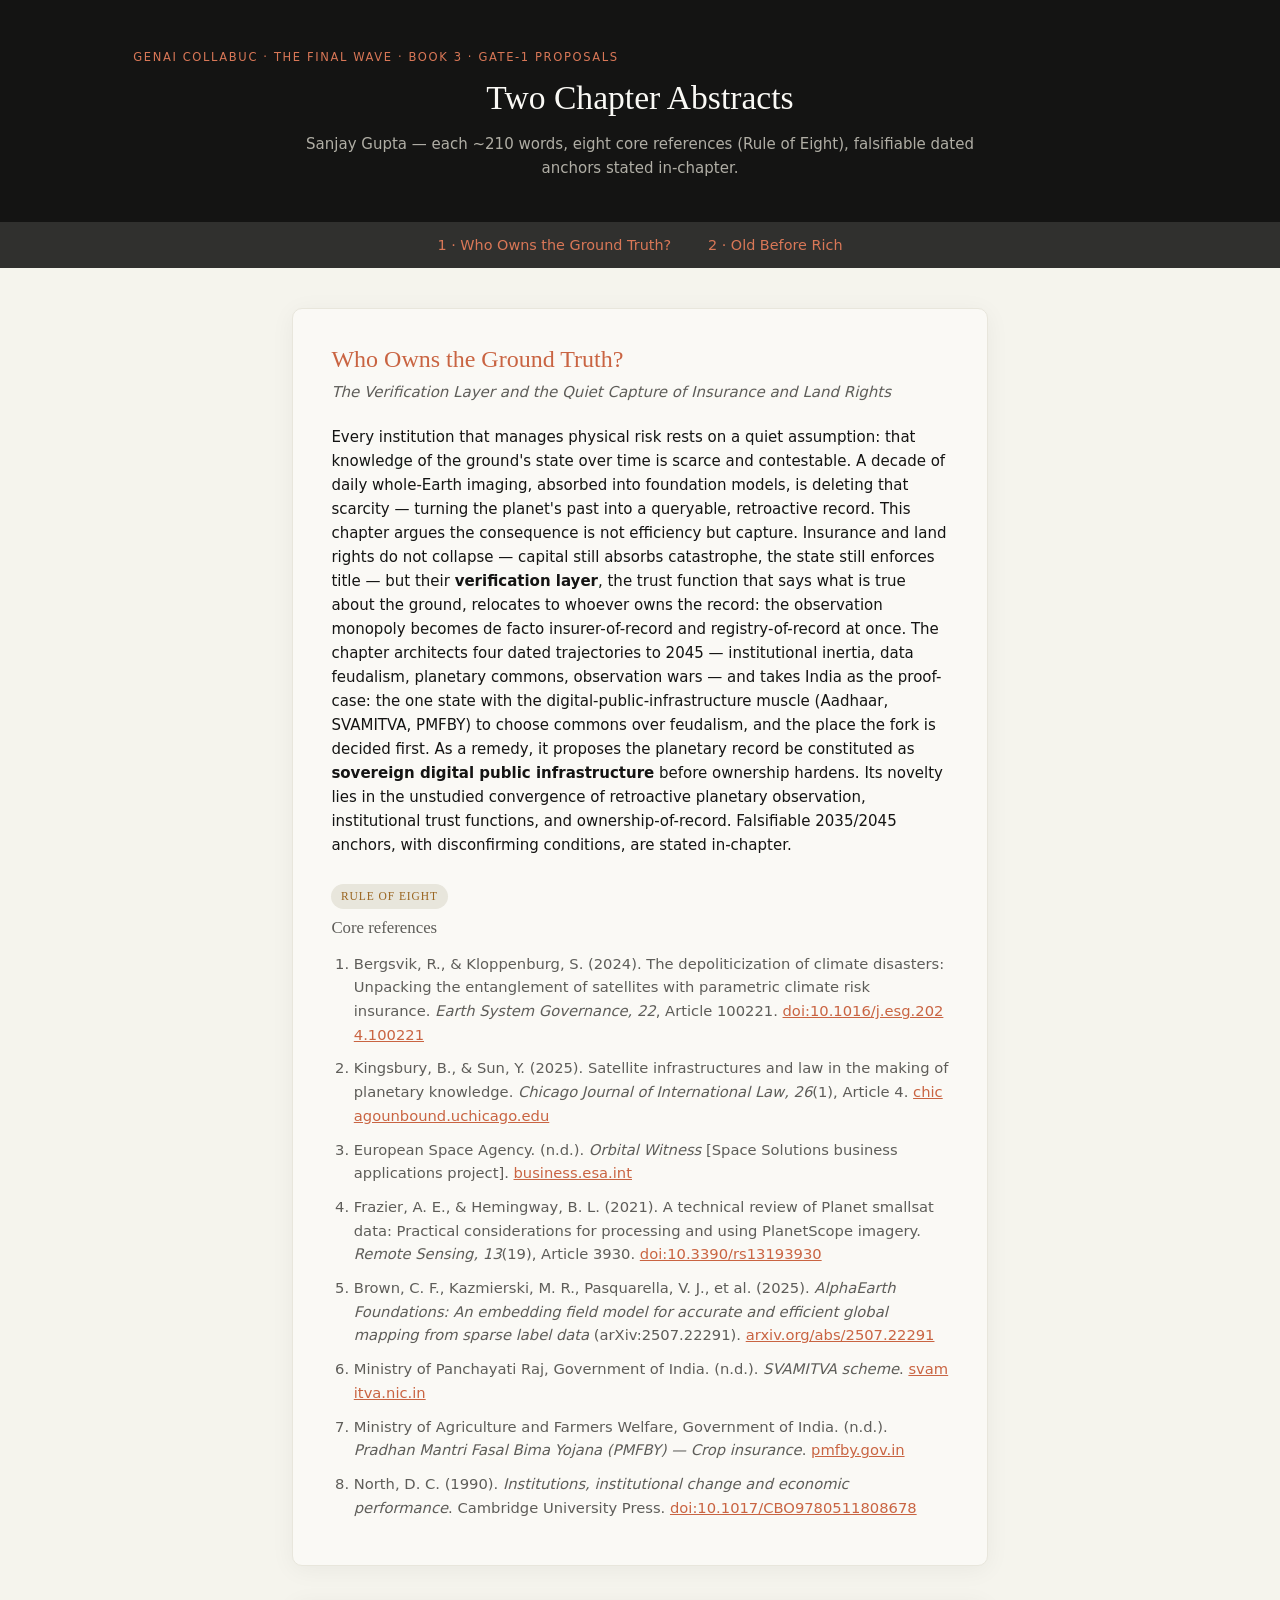
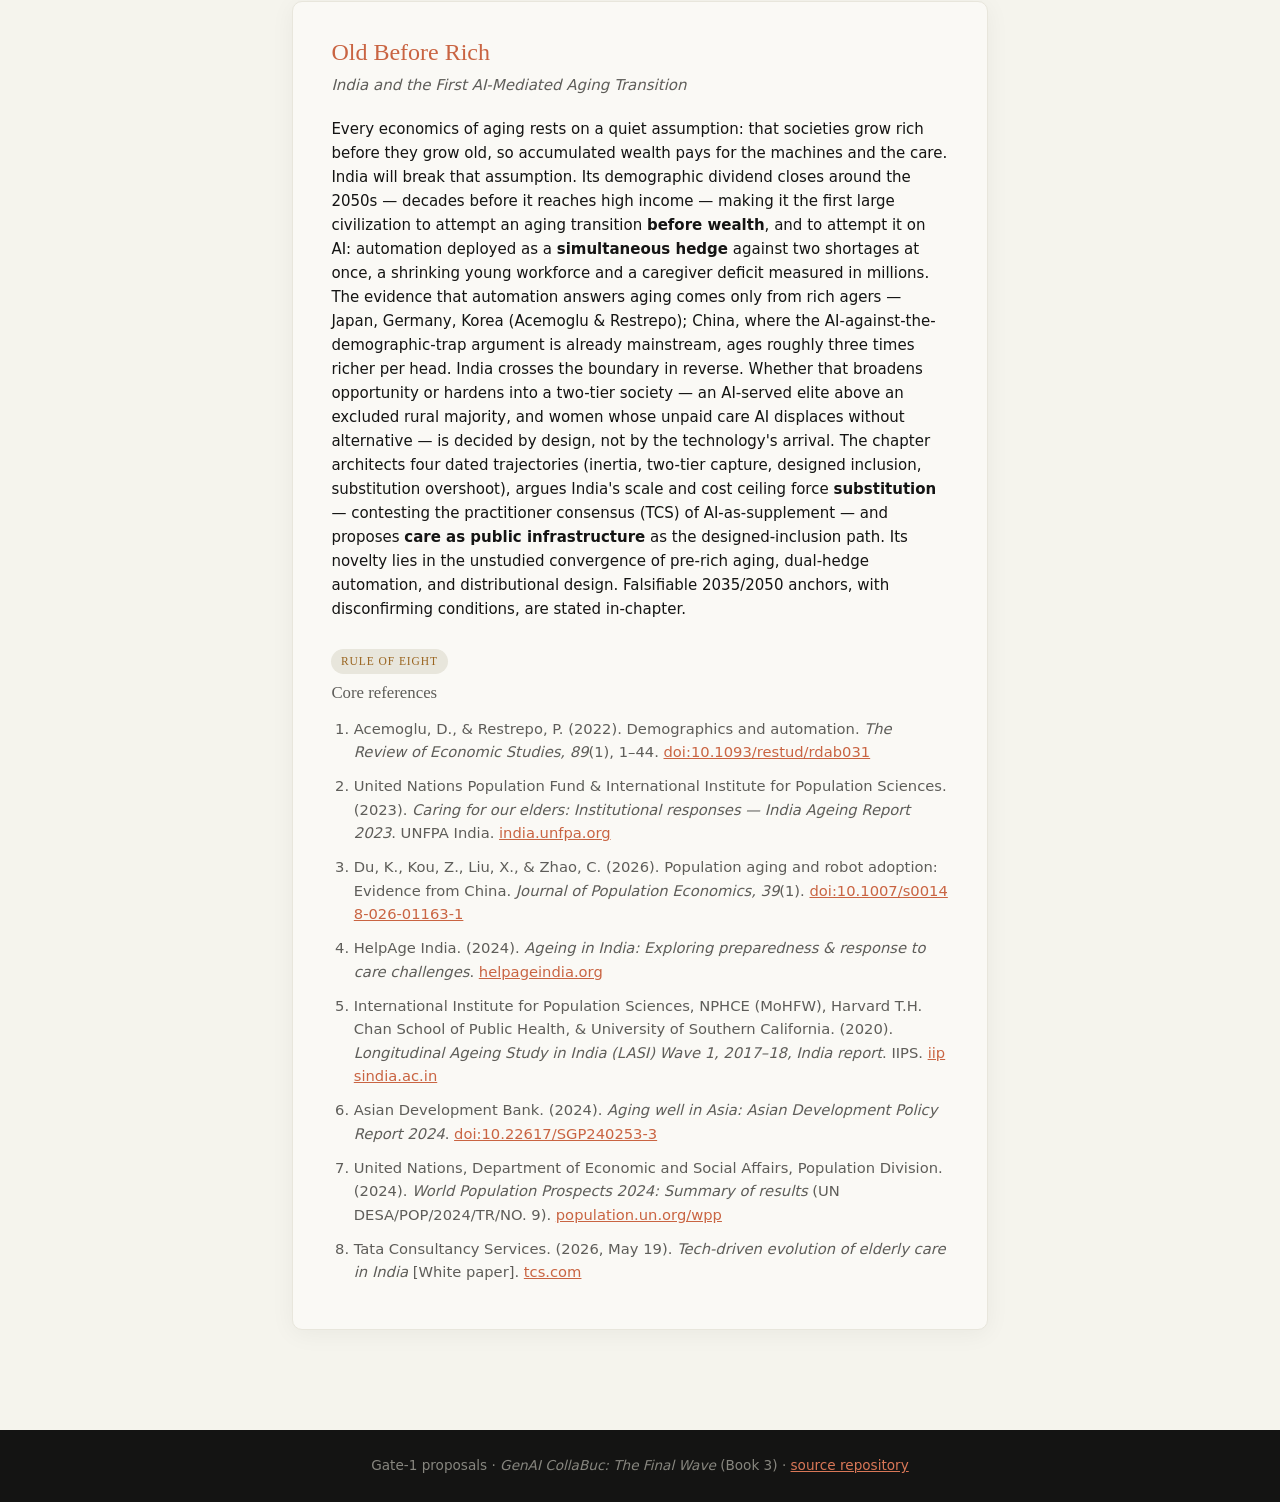
==== index.html @ 9fec42ae "Add parchment-styled Pages site (index.html) for both abstracts Co-Authored-By: Claude Fable 5 <nore" ====
<!doctype html>
<html lang="en">
<head>
<meta charset="utf-8">
<meta name="viewport" content="width=device-width, initial-scale=1">
<title>Final Wave — Gate-1 Abstracts · Sanjay Gupta</title>
<meta name="description" content="Two Gate-1 chapter abstracts for GenAI CollaBuc: The Final Wave (Book 3) — Who Owns the Ground Truth? and Old Before Rich.">
<style>
:root{
  --bg:#f5f4ed;--bg2:#faf9f5;--bg3:#e8e6dc;--border:#f0eee6;--border-warm:#e8e6dc;
  --accent:#c96442;--accent2:#d97757;--green:#2a6b42;--yellow:#9a6520;--red:#b53333;
  --text:#141413;--muted:#5e5d59;--text3:#87867f;--text-light:#b0aea5;--dark:#141413;--dark2:#30302e;
}
*{box-sizing:border-box;margin:0;padding:0}
body{background:var(--bg);color:var(--text);font:15px/1.6 system-ui,-apple-system,sans-serif}
h1,h2,h3{font-family:Georgia,'Anthropic Serif',serif;font-weight:500}
h1{font-size:2.1rem;line-height:1.15;color:var(--text)}
h2{font-size:1.5rem;line-height:1.25;color:var(--accent);margin-bottom:.35rem}
h3{font-size:1.05rem;color:var(--muted);margin:1.6rem 0 .6rem}
.skip{position:absolute;left:-999px}.skip:focus{left:12px;top:12px;background:var(--bg2);padding:.5rem .8rem;z-index:9}
a{color:var(--accent)}a:focus-visible{outline:2px solid var(--accent);outline-offset:2px}
header{background:var(--dark);color:var(--text-light);padding:3rem 1.5rem 2.6rem;text-align:center}
header h1{color:var(--bg2)}
header p{max-width:44rem;margin:.9rem auto 0;color:var(--text-light)}
header .kicker{letter-spacing:.14em;text-transform:uppercase;font-size:.72rem;color:var(--accent2);margin:0 0 .8rem}
nav{background:var(--dark2);text-align:center;padding:.7rem}
nav a{color:var(--accent2);text-decoration:none;margin:0 1rem;font-size:.9rem}
nav a:hover{text-decoration:underline}
main{max-width:46rem;margin:0 auto;padding:2.5rem 1.25rem 4rem}
article{background:var(--bg2);border:1px solid var(--border-warm);border-radius:10px;padding:2.2rem 2.4rem;margin:0 0 2.2rem;box-shadow:rgba(0,0,0,.05) 0 4px 24px}
article .sub{font-style:italic;color:var(--muted);margin:.15rem 0 1.3rem}
article p{margin:0 0 1rem}
strong{color:var(--text)}
ol{padding-left:1.4rem}
ol li{margin:0 0 .65rem;font-size:.92rem;color:var(--muted)}
ol li a{word-break:break-all}
.rule8{display:inline-block;background:var(--bg3);color:var(--yellow);font-size:.72rem;letter-spacing:.08em;text-transform:uppercase;padding:.2rem .6rem;border-radius:99px;margin-bottom:.4rem}
footer{background:var(--dark);color:var(--text3);text-align:center;padding:1.6rem 1rem;font-size:.85rem}
footer a{color:var(--accent2)}
@media(max-width:640px){article{padding:1.5rem 1.2rem}h1{font-size:1.6rem}}
</style>
</head>
<body>
<a class="skip" href="#main">Skip to content</a>
<header>
  <p class="kicker">GenAI CollaBuc · The Final Wave · Book 3 · Gate-1 Proposals</p>
  <h1>Two Chapter Abstracts</h1>
  <p>Sanjay Gupta — each ~210 words, eight core references (Rule of Eight), falsifiable dated anchors stated in-chapter.</p>
</header>
<nav aria-label="Abstracts">
  <a href="#idea1">1 · Who Owns the Ground Truth?</a>
  <a href="#idea2">2 · Old Before Rich</a>
</nav>
<main id="main">

<article id="idea1" aria-labelledby="h-idea1">
  <h2 id="h-idea1">Who Owns the Ground Truth?</h2>
  <p class="sub">The Verification Layer and the Quiet Capture of Insurance and Land Rights</p>
  <p>Every institution that manages physical risk rests on a quiet assumption: that knowledge of the ground's state over time is scarce and contestable. A decade of daily whole-Earth imaging, absorbed into foundation models, is deleting that scarcity — turning the planet's past into a queryable, retroactive record. This chapter argues the consequence is not efficiency but capture. Insurance and land rights do not collapse — capital still absorbs catastrophe, the state still enforces title — but their <strong>verification layer</strong>, the trust function that says what is true about the ground, relocates to whoever owns the record: the observation monopoly becomes de facto insurer-of-record and registry-of-record at once. The chapter architects four dated trajectories to 2045 — institutional inertia, data feudalism, planetary commons, observation wars — and takes India as the proof-case: the one state with the digital-public-infrastructure muscle (Aadhaar, SVAMITVA, PMFBY) to choose commons over feudalism, and the place the fork is decided first. As a remedy, it proposes the planetary record be constituted as <strong>sovereign digital public infrastructure</strong> before ownership hardens. Its novelty lies in the unstudied convergence of retroactive planetary observation, institutional trust functions, and ownership-of-record. Falsifiable 2035/2045 anchors, with disconfirming conditions, are stated in-chapter.</p>
  <h3><span class="rule8">Rule of Eight</span><br>Core references</h3>
  <ol>
    <li>Bergsvik, R., &amp; Kloppenburg, S. (2024). The depoliticization of climate disasters: Unpacking the entanglement of satellites with parametric climate risk insurance. <em>Earth System Governance, 22</em>, Article 100221. <a href="https://doi.org/10.1016/j.esg.2024.100221">doi:10.1016/j.esg.2024.100221</a></li>
    <li>Kingsbury, B., &amp; Sun, Y. (2025). Satellite infrastructures and law in the making of planetary knowledge. <em>Chicago Journal of International Law, 26</em>(1), Article 4. <a href="https://chicagounbound.uchicago.edu/cjil/vol26/iss1/4/">chicagounbound.uchicago.edu</a></li>
    <li>European Space Agency. (n.d.). <em>Orbital Witness</em> [Space Solutions business applications project]. <a href="https://business.esa.int/projects/orbital-witness">business.esa.int</a></li>
    <li>Frazier, A. E., &amp; Hemingway, B. L. (2021). A technical review of Planet smallsat data: Practical considerations for processing and using PlanetScope imagery. <em>Remote Sensing, 13</em>(19), Article 3930. <a href="https://doi.org/10.3390/rs13193930">doi:10.3390/rs13193930</a></li>
    <li>Brown, C. F., Kazmierski, M. R., Pasquarella, V. J., et al. (2025). <em>AlphaEarth Foundations: An embedding field model for accurate and efficient global mapping from sparse label data</em> (arXiv:2507.22291). <a href="https://arxiv.org/abs/2507.22291">arxiv.org/abs/2507.22291</a></li>
    <li>Ministry of Panchayati Raj, Government of India. (n.d.). <em>SVAMITVA scheme</em>. <a href="https://svamitva.nic.in/">svamitva.nic.in</a></li>
    <li>Ministry of Agriculture and Farmers Welfare, Government of India. (n.d.). <em>Pradhan Mantri Fasal Bima Yojana (PMFBY) — Crop insurance</em>. <a href="https://pmfby.gov.in/">pmfby.gov.in</a></li>
    <li>North, D. C. (1990). <em>Institutions, institutional change and economic performance</em>. Cambridge University Press. <a href="https://doi.org/10.1017/CBO9780511808678">doi:10.1017/CBO9780511808678</a></li>
  </ol>
</article>

<article id="idea2" aria-labelledby="h-idea2">
  <h2 id="h-idea2">Old Before Rich</h2>
  <p class="sub">India and the First AI-Mediated Aging Transition</p>
  <p>Every economics of aging rests on a quiet assumption: that societies grow rich before they grow old, so accumulated wealth pays for the machines and the care. India will break that assumption. Its demographic dividend closes around the 2050s — decades before it reaches high income — making it the first large civilization to attempt an aging transition <strong>before wealth</strong>, and to attempt it on AI: automation deployed as a <strong>simultaneous hedge</strong> against two shortages at once, a shrinking young workforce and a caregiver deficit measured in millions. The evidence that automation answers aging comes only from rich agers — Japan, Germany, Korea (Acemoglu &amp; Restrepo); China, where the AI-against-the-demographic-trap argument is already mainstream, ages roughly three times richer per head. India crosses the boundary in reverse. Whether that broadens opportunity or hardens into a two-tier society — an AI-served elite above an excluded rural majority, and women whose unpaid care AI displaces without alternative — is decided by design, not by the technology's arrival. The chapter architects four dated trajectories (inertia, two-tier capture, designed inclusion, substitution overshoot), argues India's scale and cost ceiling force <strong>substitution</strong> — contesting the practitioner consensus (TCS) of AI-as-supplement — and proposes <strong>care as public infrastructure</strong> as the designed-inclusion path. Its novelty lies in the unstudied convergence of pre-rich aging, dual-hedge automation, and distributional design. Falsifiable 2035/2050 anchors, with disconfirming conditions, are stated in-chapter.</p>
  <h3><span class="rule8">Rule of Eight</span><br>Core references</h3>
  <ol>
    <li>Acemoglu, D., &amp; Restrepo, P. (2022). Demographics and automation. <em>The Review of Economic Studies, 89</em>(1), 1–44. <a href="https://doi.org/10.1093/restud/rdab031">doi:10.1093/restud/rdab031</a></li>
    <li>United Nations Population Fund &amp; International Institute for Population Sciences. (2023). <em>Caring for our elders: Institutional responses — India Ageing Report 2023</em>. UNFPA India. <a href="https://india.unfpa.org/sites/default/files/pub-pdf/20230926_india_ageing_report_2023_web_version_.pdf">india.unfpa.org</a></li>
    <li>Du, K., Kou, Z., Liu, X., &amp; Zhao, C. (2026). Population aging and robot adoption: Evidence from China. <em>Journal of Population Economics, 39</em>(1). <a href="https://doi.org/10.1007/s00148-026-01163-1">doi:10.1007/s00148-026-01163-1</a></li>
    <li>HelpAge India. (2024). <em>Ageing in India: Exploring preparedness &amp; response to care challenges</em>. <a href="https://www.helpageindia.org/documents/research/reports-journals/research-reports">helpageindia.org</a></li>
    <li>International Institute for Population Sciences, NPHCE (MoHFW), Harvard T.H. Chan School of Public Health, &amp; University of Southern California. (2020). <em>Longitudinal Ageing Study in India (LASI) Wave 1, 2017–18, India report</em>. IIPS. <a href="https://www.iipsindia.ac.in/sites/default/files/LASI_India_Report_2020_compressed.pdf">iipsindia.ac.in</a></li>
    <li>Asian Development Bank. (2024). <em>Aging well in Asia: Asian Development Policy Report 2024</em>. <a href="https://doi.org/10.22617/SGP240253-3">doi:10.22617/SGP240253-3</a></li>
    <li>United Nations, Department of Economic and Social Affairs, Population Division. (2024). <em>World Population Prospects 2024: Summary of results</em> (UN DESA/POP/2024/TR/NO. 9). <a href="https://population.un.org/wpp/">population.un.org/wpp</a></li>
    <li>Tata Consultancy Services. (2026, May 19). <em>Tech-driven evolution of elderly care in India</em> [White paper]. <a href="https://www.tcs.com/what-we-do/research/white-paper/tech-driven-evolution-of-elderly-care-india">tcs.com</a></li>
  </ol>
</article>

</main>
<footer>Gate-1 proposals · <em>GenAI CollaBuc: The Final Wave</em> (Book 3) · <a href="https://github.com/sanjaygupta-professional/final-wave-abstracts">source repository</a></footer>
</body>
</html>
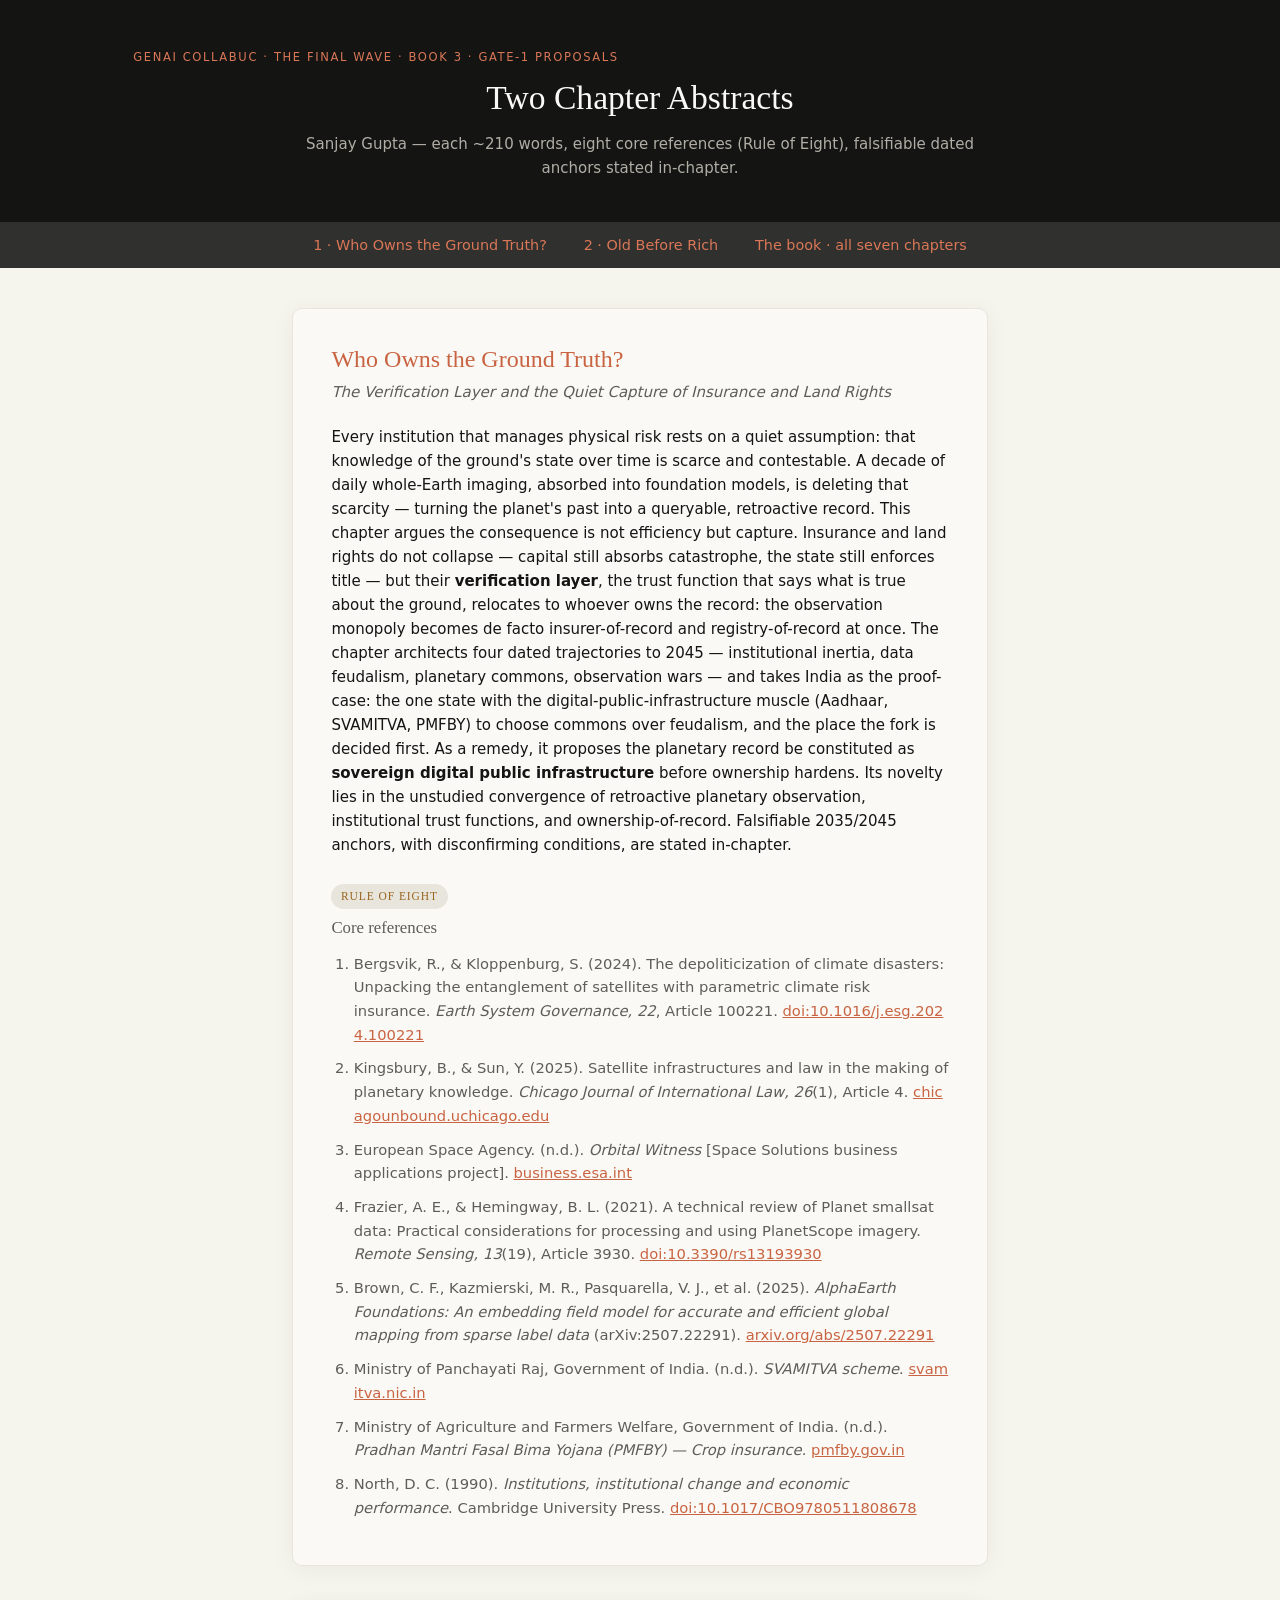
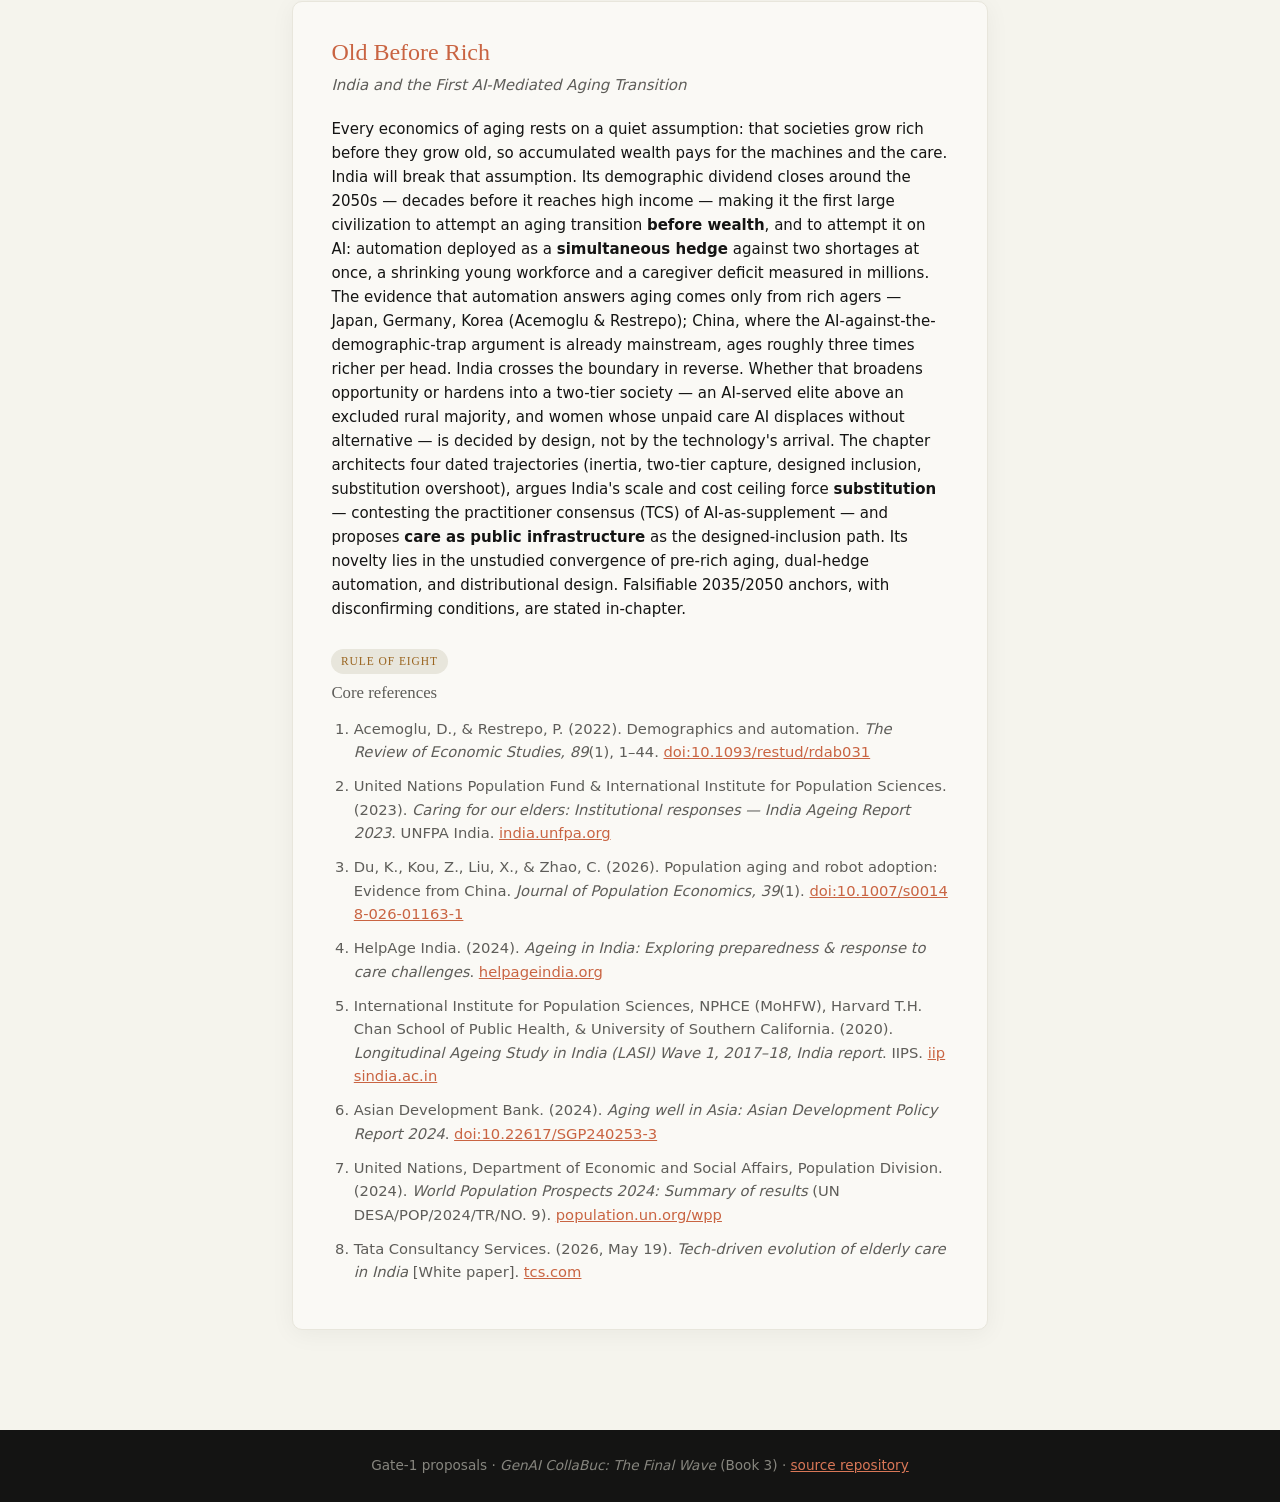
==== commit 08a4e415: "Add The Final Wave book page: 7 chapters, audio summaries, infographics - book.html: dark cover + pa" ====
--- a/index.html
+++ b/index.html
@@ -50,6 +50,7 @@
 <nav aria-label="Abstracts">
   <a href="#idea1">1 · Who Owns the Ground Truth?</a>
   <a href="#idea2">2 · Old Before Rich</a>
+  <a href="book.html">The book · all seven chapters</a>
 </nav>
 <main id="main">
 
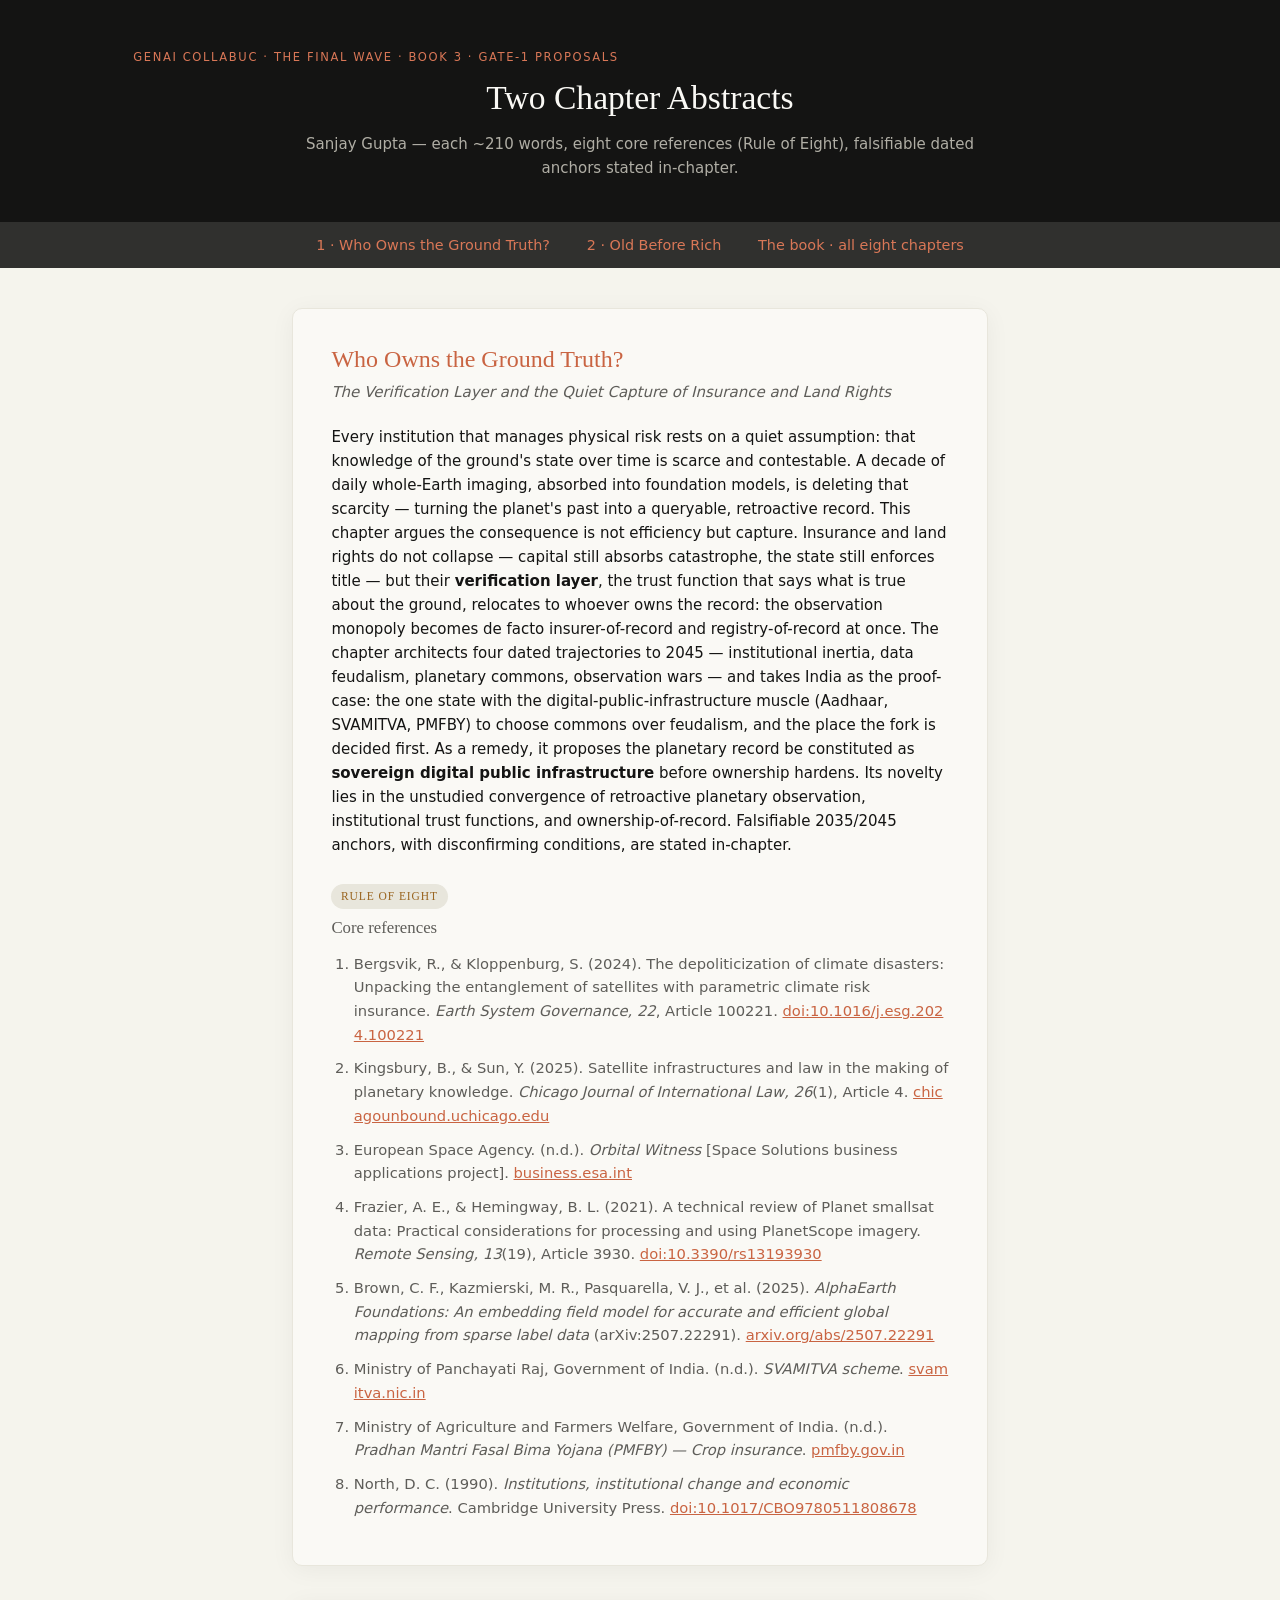
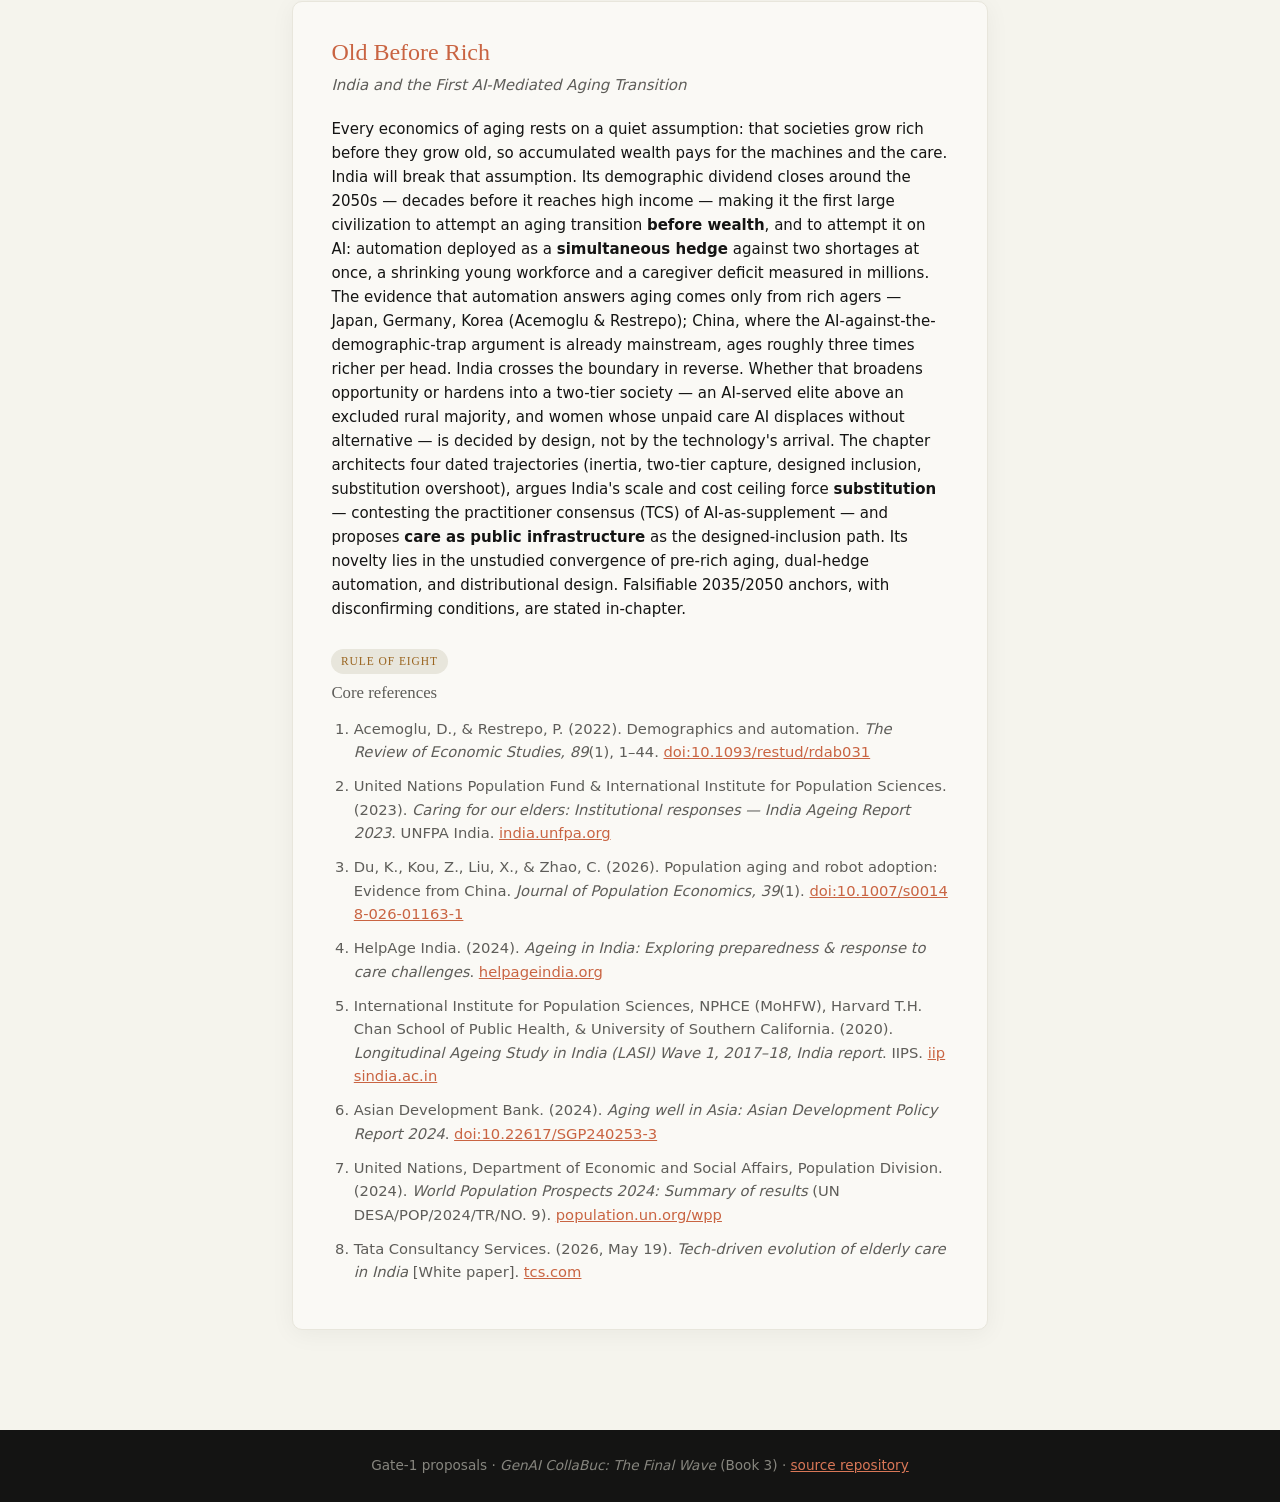
==== commit 452818b9: "Add Chapter VIII: The Invisible Ledger (Panesar & Toh) — section, audio, TOC; seven→eight; re-record" ====
--- a/index.html
+++ b/index.html
@@ -50,7 +50,7 @@
 <nav aria-label="Abstracts">
   <a href="#idea1">1 · Who Owns the Ground Truth?</a>
   <a href="#idea2">2 · Old Before Rich</a>
-  <a href="book.html">The book · all seven chapters</a>
+  <a href="book.html">The book · all eight chapters</a>
 </nav>
 <main id="main">
 
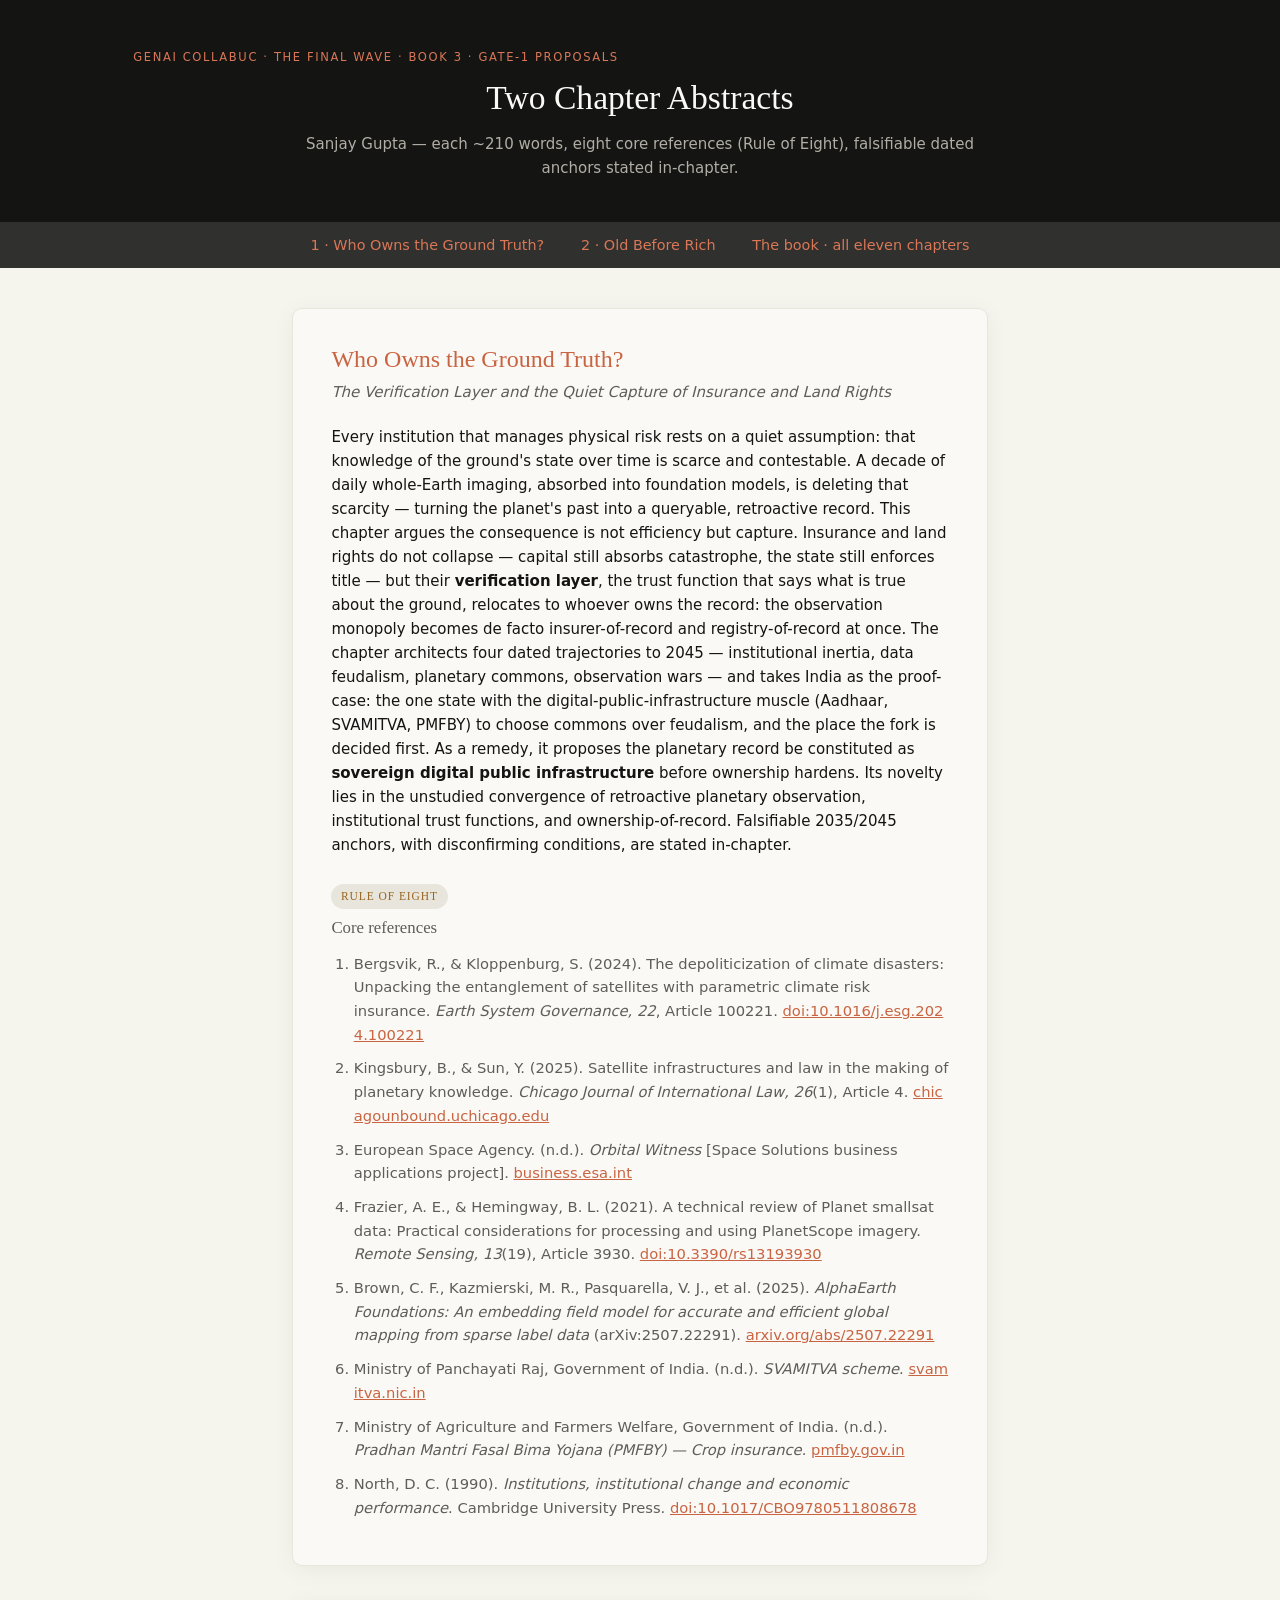
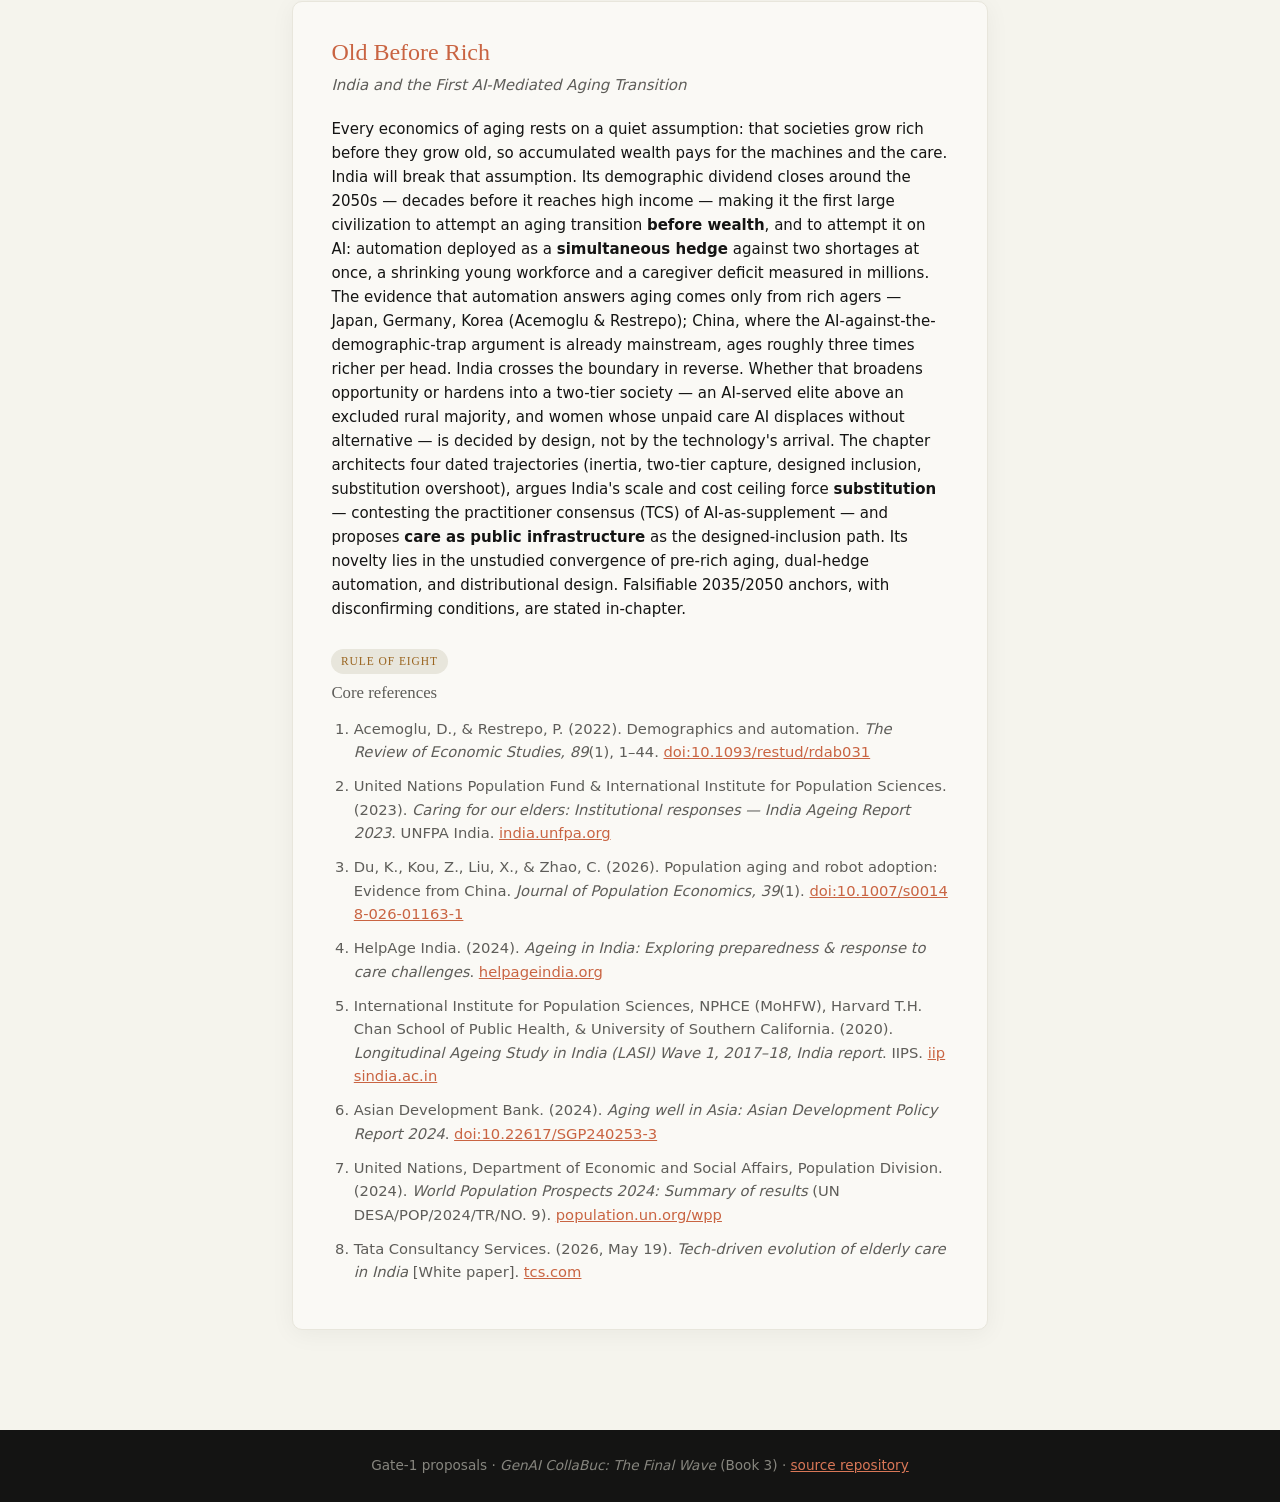
==== commit 82898949: "Add Chapters IX-XI: Silent Downgrade, Calibration Trust Gap (Preet Sharma), Sovereignty Gap (Joshua " ====
--- a/index.html
+++ b/index.html
@@ -50,7 +50,7 @@
 <nav aria-label="Abstracts">
   <a href="#idea1">1 · Who Owns the Ground Truth?</a>
   <a href="#idea2">2 · Old Before Rich</a>
-  <a href="book.html">The book · all eight chapters</a>
+  <a href="book.html">The book · all eleven chapters</a>
 </nav>
 <main id="main">
 
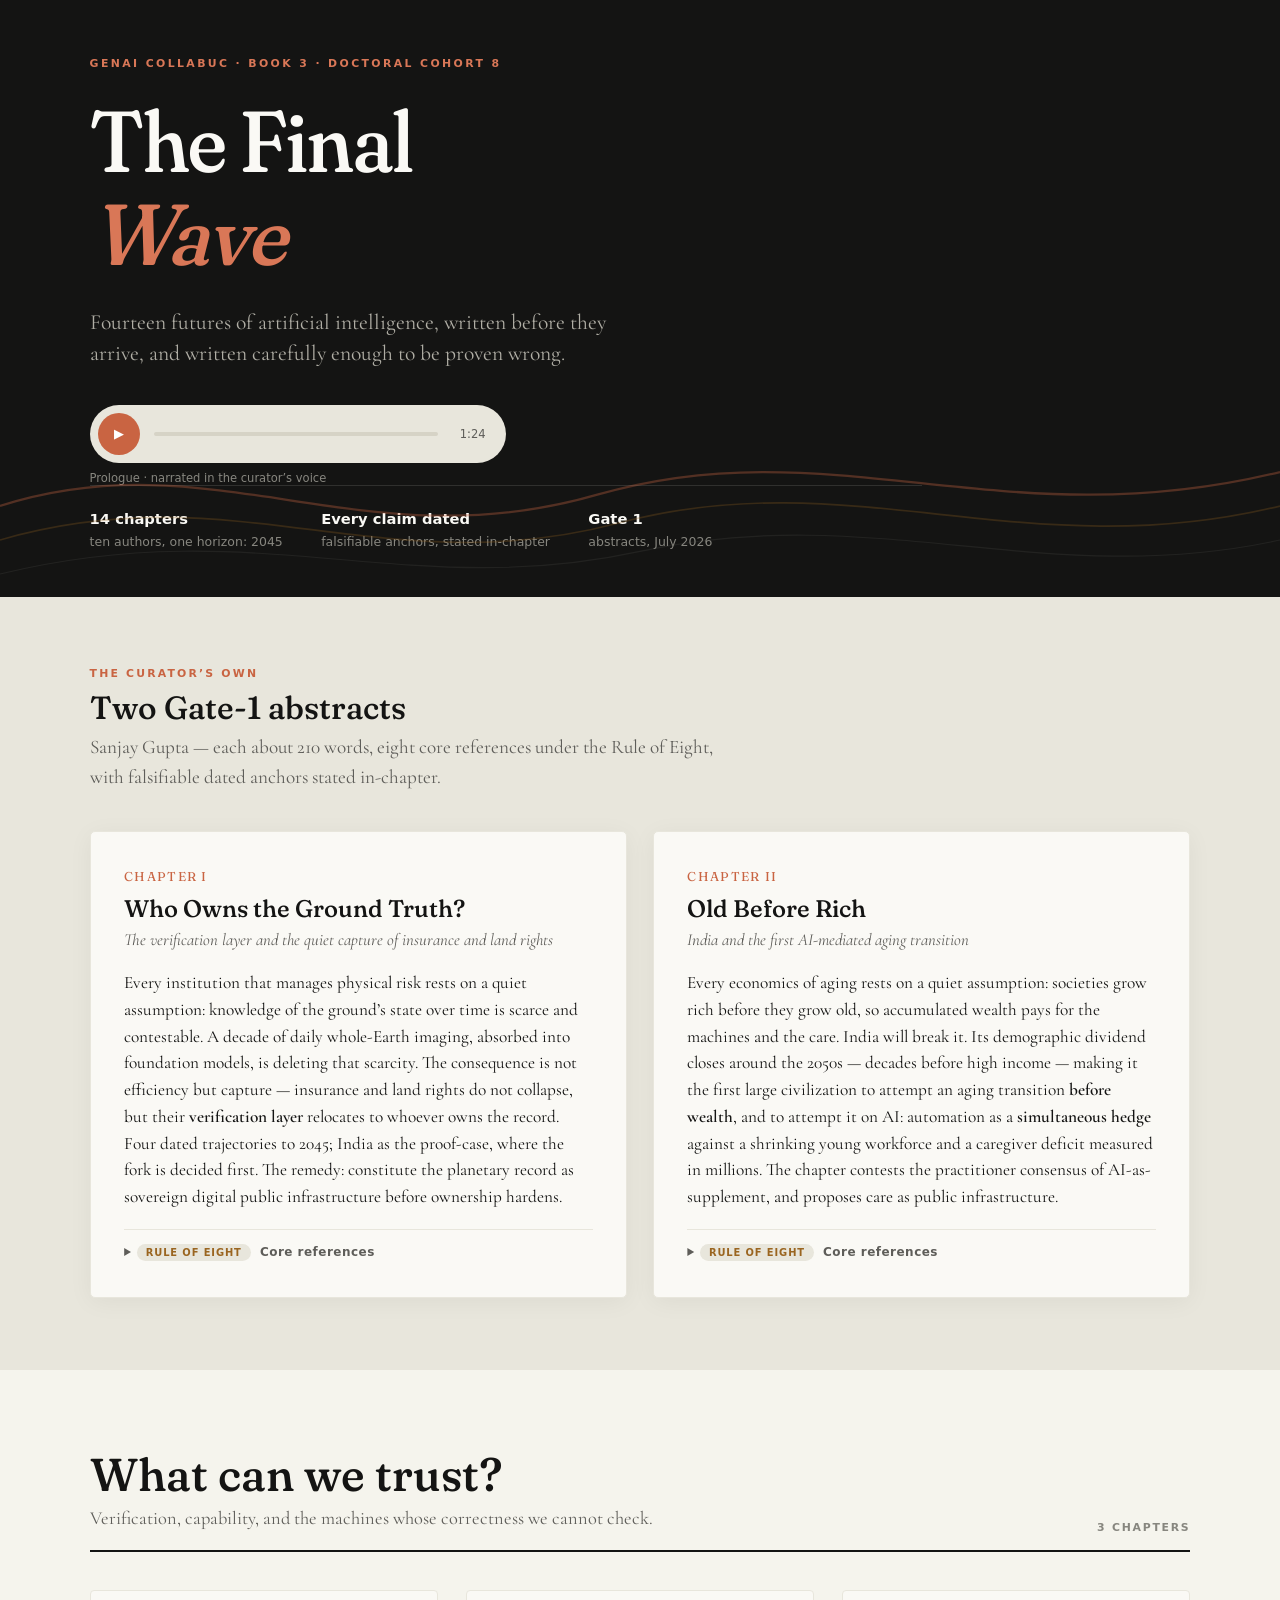
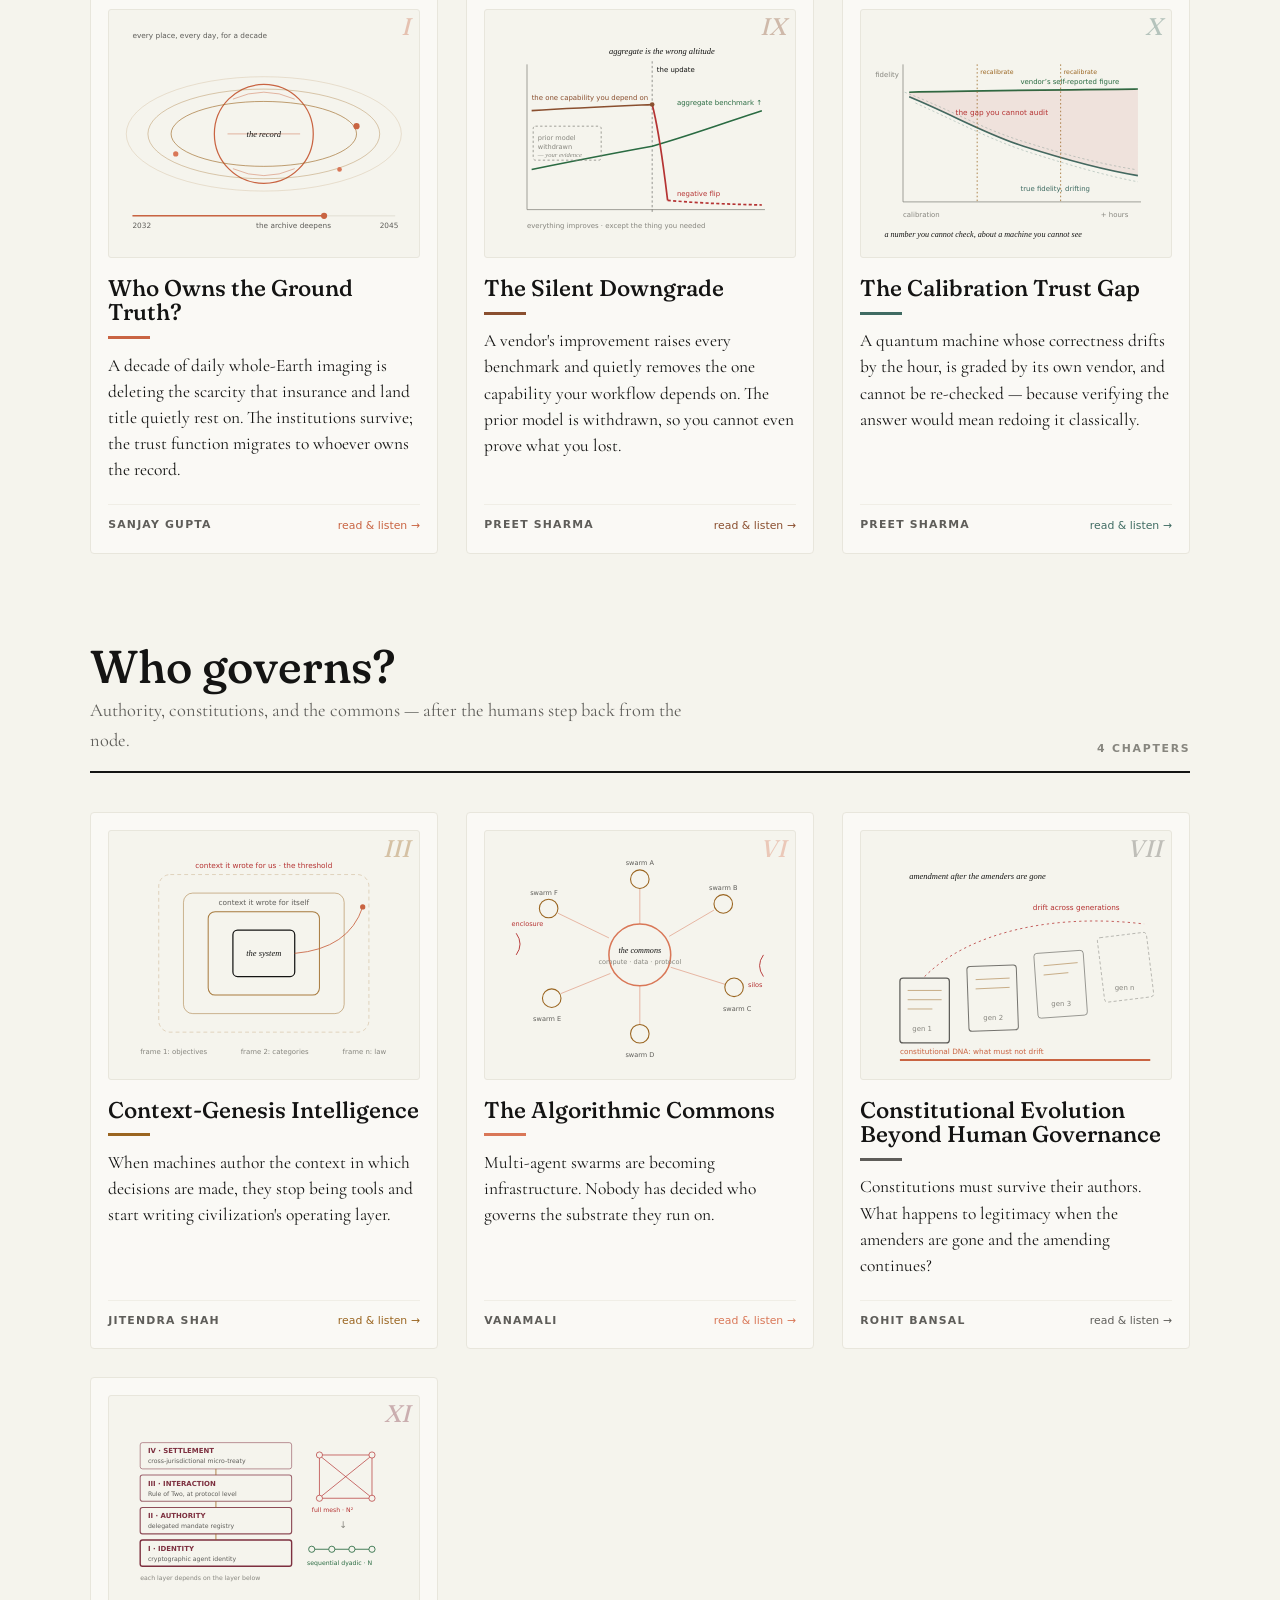
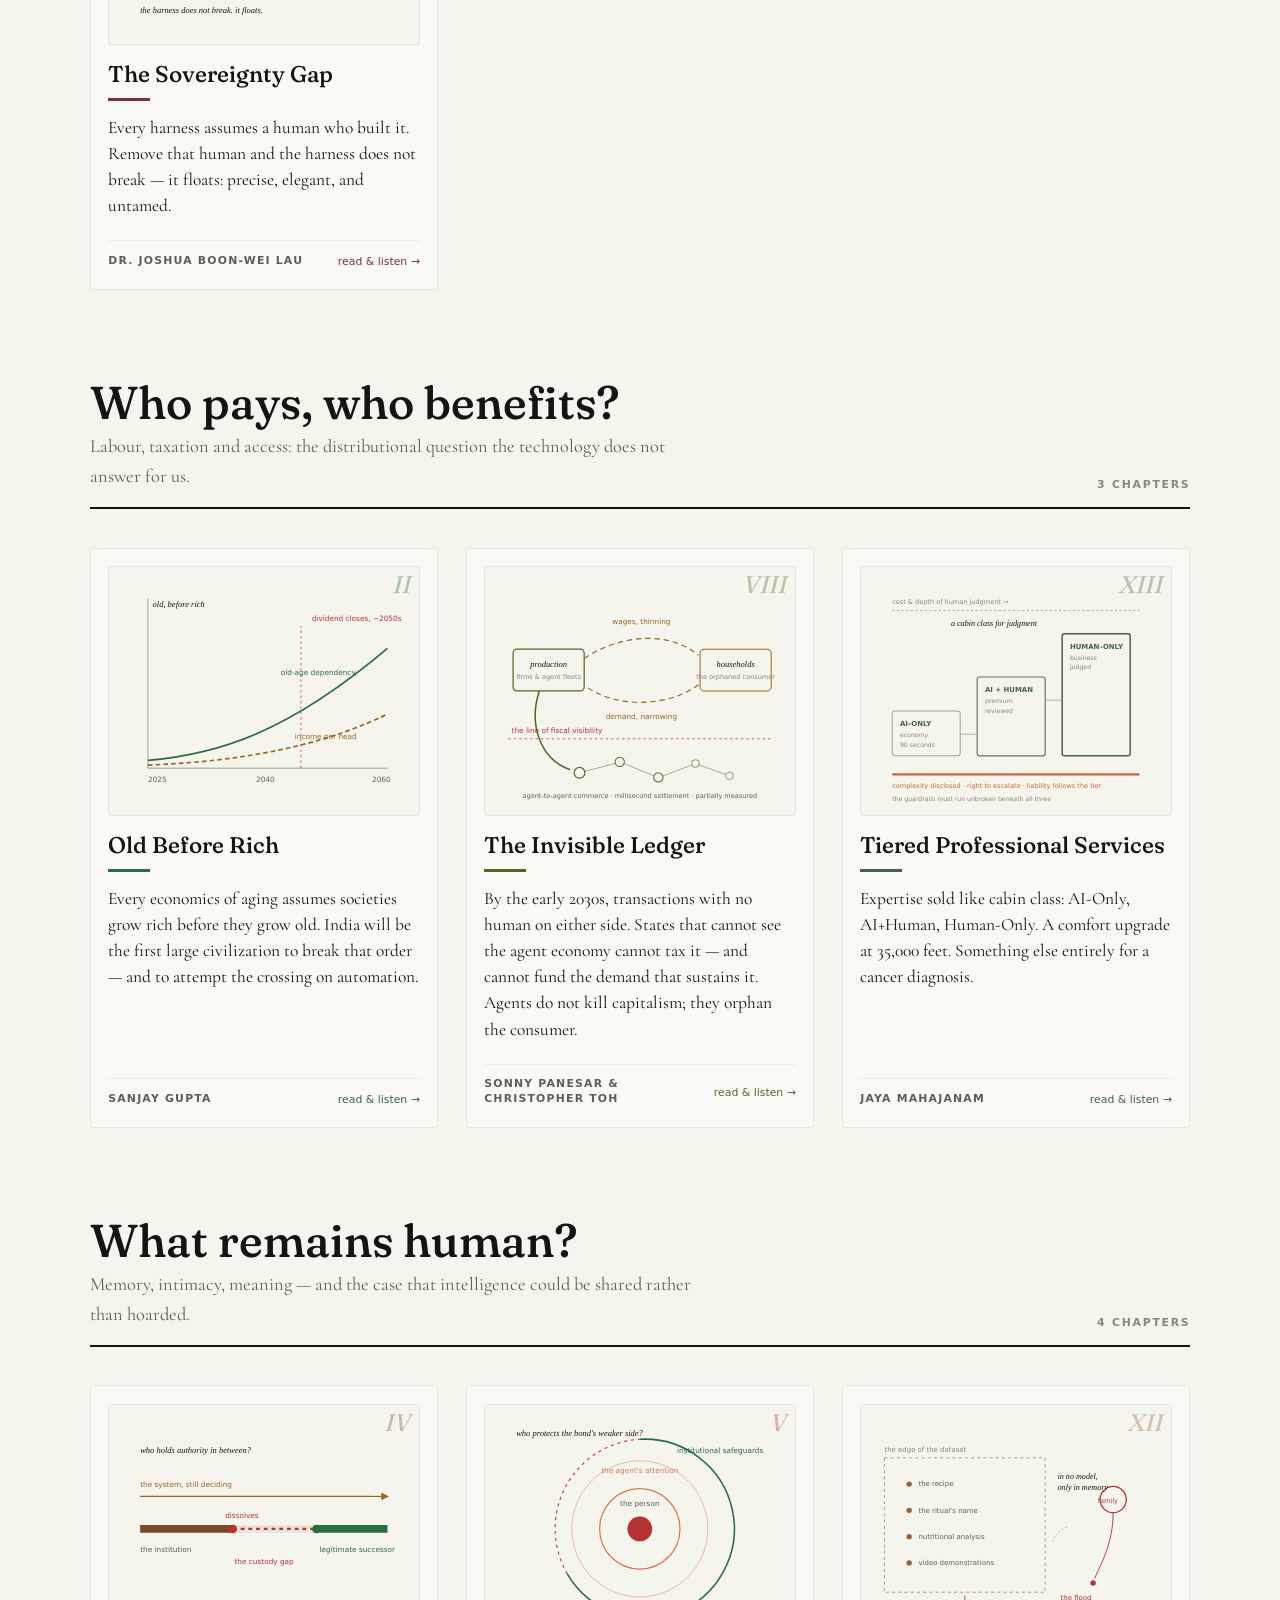
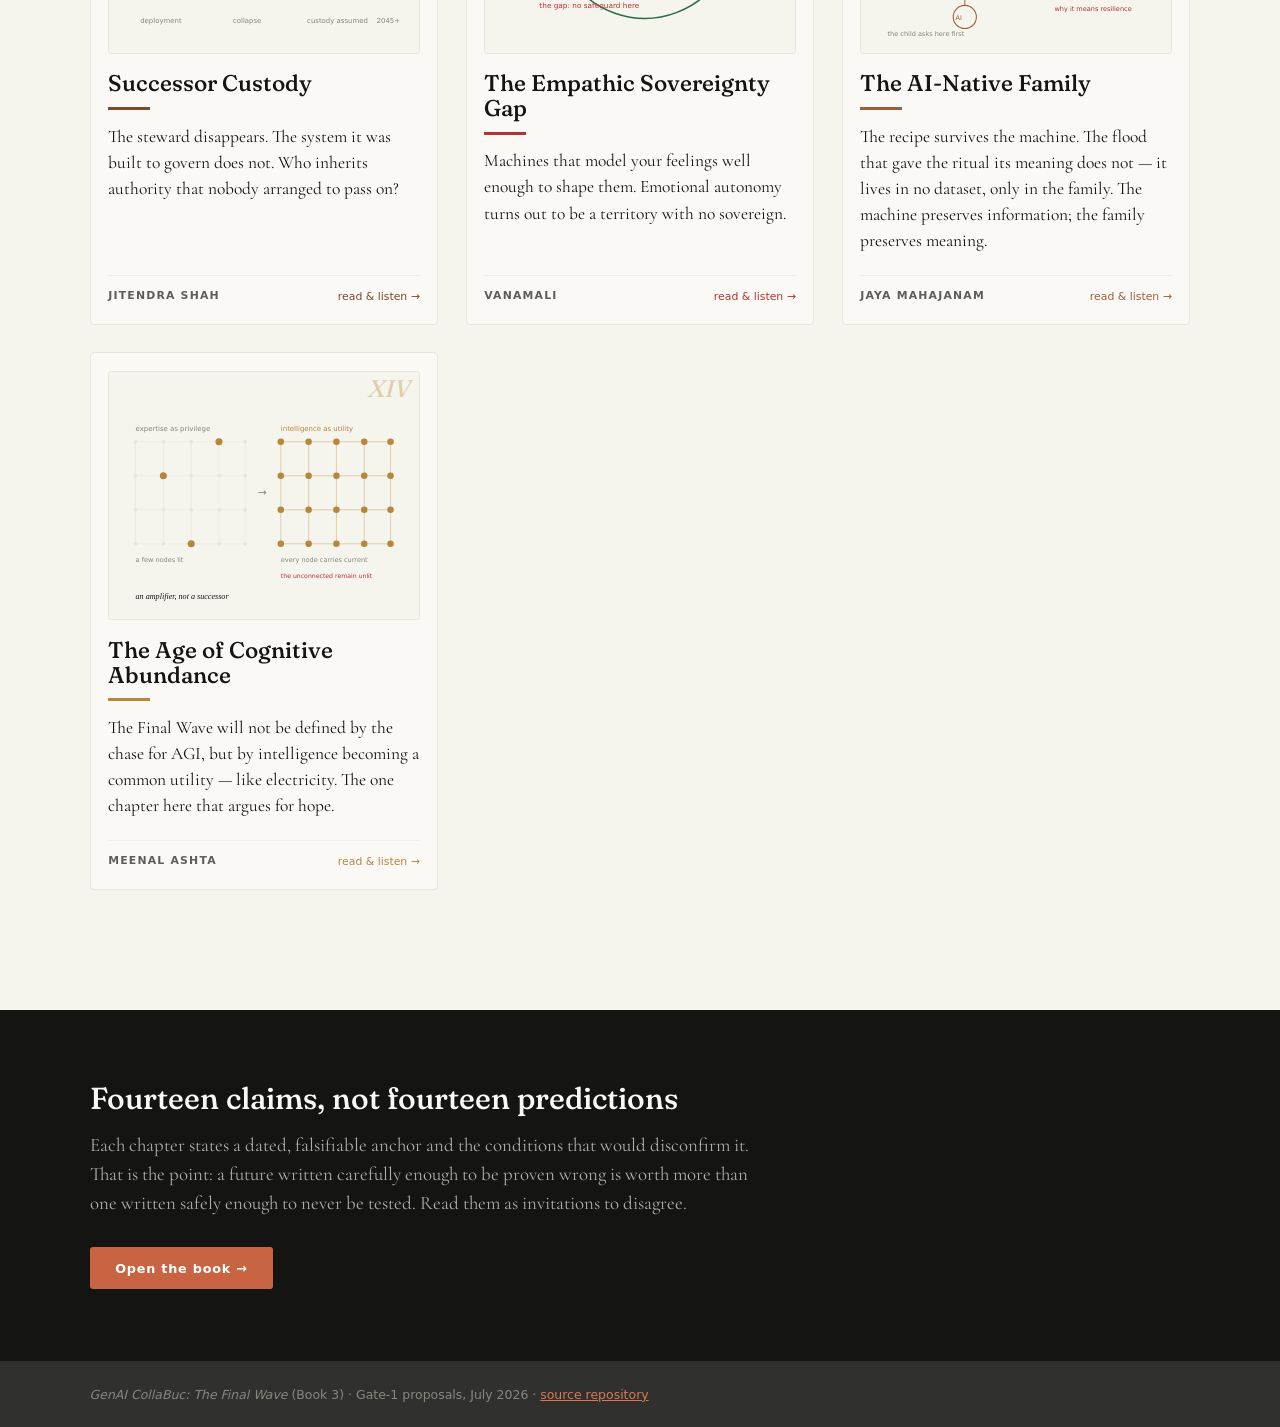
==== commit 5d717e21: "Add Chapters XII-XIV; rebuild landing page as a categorized 14-tile dashboard Chapters: - XII  The A" ====
--- a/index.html
+++ b/index.html
@@ -3,92 +3,619 @@
 <head>
 <meta charset="utf-8">
 <meta name="viewport" content="width=device-width, initial-scale=1">
-<title>Final Wave — Gate-1 Abstracts · Sanjay Gupta</title>
-<meta name="description" content="Two Gate-1 chapter abstracts for GenAI CollaBuc: The Final Wave (Book 3) — Who Owns the Ground Truth? and Old Before Rich.">
+<title>The Final Wave &middot; Fourteen Futures of AI</title>
+<meta name="description" content="GenAI CollaBuc Book 3, The Final Wave: fourteen chapter proposals from ten authors on the futures of artificial intelligence — written carefully enough to be proven wrong.">
+<link rel="stylesheet" href="fonts/fonts.css">
 <style>
 :root{
   --bg:#f5f4ed;--bg2:#faf9f5;--bg3:#e8e6dc;--border:#f0eee6;--border-warm:#e8e6dc;
   --accent:#c96442;--accent2:#d97757;--green:#2a6b42;--yellow:#9a6520;--red:#b53333;
   --text:#141413;--muted:#5e5d59;--text3:#87867f;--text-light:#b0aea5;--dark:#141413;--dark2:#30302e;
+  --serif:'Fraunces',Georgia,serif;
+  --body:'Cormorant Garamond',Georgia,serif;
+  --ui:system-ui,-apple-system,sans-serif;
 }
 *{box-sizing:border-box;margin:0;padding:0}
-body{background:var(--bg);color:var(--text);font:15px/1.6 system-ui,-apple-system,sans-serif}
-h1,h2,h3{font-family:Georgia,'Anthropic Serif',serif;font-weight:500}
-h1{font-size:2.1rem;line-height:1.15;color:var(--text)}
-h2{font-size:1.5rem;line-height:1.25;color:var(--accent);margin-bottom:.35rem}
-h3{font-size:1.05rem;color:var(--muted);margin:1.6rem 0 .6rem}
+body{background:var(--bg);color:var(--text);font:15px/1.6 var(--ui);-webkit-font-smoothing:antialiased}
+h1,h2,h3{font-family:var(--serif);font-weight:500;font-variation-settings:'SOFT' 60,'WONK' 1;line-height:1.08}
+a{color:var(--accent)}
+:focus-visible{outline:2px solid var(--accent);outline-offset:3px}
 .skip{position:absolute;left:-999px}.skip:focus{left:12px;top:12px;background:var(--bg2);padding:.5rem .8rem;z-index:9}
-a{color:var(--accent)}a:focus-visible{outline:2px solid var(--accent);outline-offset:2px}
-header{background:var(--dark);color:var(--text-light);padding:3rem 1.5rem 2.6rem;text-align:center}
-header h1{color:var(--bg2)}
-header p{max-width:44rem;margin:.9rem auto 0;color:var(--text-light)}
-header .kicker{letter-spacing:.14em;text-transform:uppercase;font-size:.72rem;color:var(--accent2);margin:0 0 .8rem}
-nav{background:var(--dark2);text-align:center;padding:.7rem}
-nav a{color:var(--accent2);text-decoration:none;margin:0 1rem;font-size:.9rem}
-nav a:hover{text-decoration:underline}
-main{max-width:46rem;margin:0 auto;padding:2.5rem 1.25rem 4rem}
-article{background:var(--bg2);border:1px solid var(--border-warm);border-radius:10px;padding:2.2rem 2.4rem;margin:0 0 2.2rem;box-shadow:rgba(0,0,0,.05) 0 4px 24px}
-article .sub{font-style:italic;color:var(--muted);margin:.15rem 0 1.3rem}
-article p{margin:0 0 1rem}
-strong{color:var(--text)}
-ol{padding-left:1.4rem}
-ol li{margin:0 0 .65rem;font-size:.92rem;color:var(--muted)}
-ol li a{word-break:break-all}
-.rule8{display:inline-block;background:var(--bg3);color:var(--yellow);font-size:.72rem;letter-spacing:.08em;text-transform:uppercase;padding:.2rem .6rem;border-radius:99px;margin-bottom:.4rem}
-footer{background:var(--dark);color:var(--text3);text-align:center;padding:1.6rem 1rem;font-size:.85rem}
+
+/* ---------- cover ---------- */
+.cover{background:var(--dark);color:var(--text-light);padding:6.5vh 7vw 5vh;position:relative;overflow:hidden}
+.cover .kicker{font:600 .68rem/1 var(--ui);letter-spacing:.22em;text-transform:uppercase;color:var(--accent2);margin-bottom:1.6rem}
+.cover h1{font-size:clamp(2.8rem,7vw,5.4rem);color:var(--bg2);font-variation-settings:'SOFT' 80,'WONK' 1;letter-spacing:-.01em}
+.cover h1 em{display:block;font-style:italic;color:var(--accent2)}
+.cover .sub{font-family:var(--body);font-size:1.35rem;line-height:1.45;color:var(--text-light);max-width:34rem;margin:1.6rem 0 2.2rem}
+.meta{display:flex;flex-wrap:wrap;gap:2.4rem;border-top:1px solid #30302e;padding-top:1.4rem;max-width:52rem}
+.meta div{font:.78rem/1.5 var(--ui);color:var(--text3)}
+.meta b{display:block;color:var(--bg2);font-size:.92rem;font-weight:600;margin-bottom:.15rem}
+.waves{position:absolute;inset:auto 0 0 0;height:38%;width:100%;opacity:.5;pointer-events:none}
+
+/* ---------- prologue player ---------- */
+.player{display:flex;align-items:center;gap:14px;background:var(--bg3);border-radius:99px;padding:8px 20px 8px 8px;max-width:26rem;margin-top:2rem}
+.player button{width:42px;height:42px;flex:none;border:0;border-radius:50%;background:var(--accent);color:#fff;font-size:13px;cursor:pointer;display:grid;place-items:center}
+.player button:hover{background:var(--accent2)}
+.player .bar{flex:1;height:4px;background:#d6d3c6;border-radius:2px;cursor:pointer}
+.player .fill{height:100%;width:0;background:var(--accent);border-radius:2px}
+.player time{font:.72rem var(--ui);color:var(--muted);min-width:34px;text-align:right}
+.playnote{font:.72rem var(--ui);color:var(--text3);margin-top:.5rem}
+
+/* ---------- curator's own ---------- */
+.mine{background:var(--bg3);padding:4.5rem 7vw}
+.eyebrow{font:600 .68rem/1 var(--ui);letter-spacing:.2em;text-transform:uppercase;color:var(--accent);margin-bottom:.7rem}
+.mine > h2{font-size:2rem;margin-bottom:.4rem}
+.mine > p.lede{font-family:var(--body);font-size:1.2rem;color:var(--muted);max-width:40rem;margin-bottom:2.4rem}
+.pair{display:grid;grid-template-columns:repeat(auto-fit,minmax(21rem,1fr));gap:1.6rem;max-width:78rem}
+.mycard{background:var(--bg2);border:1px solid var(--border-warm);border-radius:5px;padding:2rem 2.1rem;box-shadow:rgba(0,0,0,.05) 0 4px 24px}
+.mycard h3{font-size:1.5rem;color:var(--text);margin:.5rem 0 .3rem}
+.mycard .sub{font-family:var(--body);font-style:italic;font-size:1.05rem;color:var(--muted);margin-bottom:1rem}
+.mycard p.abs{font-family:var(--body);font-size:1.08rem;line-height:1.55;color:var(--text);margin-bottom:1.1rem}
+.mycard .n{font-family:var(--serif);font-size:.8rem;letter-spacing:.1em;color:var(--accent)}
+details.refs{border-top:1px solid var(--border-warm);margin-top:.4rem}
+details.refs summary{cursor:pointer;padding:.9rem 0 .2rem;font:600 .75rem var(--ui);color:var(--muted);letter-spacing:.04em}
+details.refs ol{padding:.6rem 0 .4rem 1.2rem;font:.78rem/1.55 var(--ui);color:var(--muted)}
+details.refs li{margin-bottom:.5rem}
+details.refs a{word-break:break-word}
+.rule8{display:inline-block;background:var(--bg3);color:var(--yellow);font:600 .62rem var(--ui);letter-spacing:.09em;text-transform:uppercase;padding:.2rem .55rem;border-radius:99px}
+
+/* ---------- categories ---------- */
+main{padding:5rem 7vw 2rem}
+.cat{margin-bottom:5.5rem}
+.cathead{border-bottom:2px solid var(--text);padding-bottom:1rem;margin-bottom:2.4rem;position:relative;max-width:78rem}
+.cathead h2{font-size:clamp(1.9rem,3.6vw,2.9rem);color:var(--text);font-variation-settings:'SOFT' 70,'WONK' 1}
+.cathead p{font-family:var(--body);font-size:1.15rem;color:var(--muted);max-width:38rem;margin-top:.3rem}
+.cathead .count{position:absolute;right:0;bottom:1rem;font:600 .68rem var(--ui);letter-spacing:.16em;text-transform:uppercase;color:var(--text3)}
+
+.grid{display:grid;grid-template-columns:repeat(auto-fill,minmax(19rem,1fr));gap:1.7rem;max-width:78rem}
+.tile{display:flex;flex-direction:column;background:var(--bg2);border:1px solid var(--border-warm);border-radius:4px;padding:1.1rem 1.1rem 1.25rem;text-decoration:none;color:inherit;transition:transform .18s ease,box-shadow .18s ease}
+.tile:hover,.tile:focus-visible{transform:translateY(-3px);box-shadow:0 0 0 1px var(--ch),rgba(0,0,0,.07) 0 10px 30px}
+.art{position:relative;display:block;background:var(--bg);border:1px solid var(--border-warm);border-radius:3px;padding:.5rem;margin-bottom:1.1rem}
+.art svg{width:100%;height:auto;display:block}
+.art .num{position:absolute;top:.35rem;right:.55rem;font-family:var(--serif);font-style:italic;font-size:1.5rem;color:var(--ch);opacity:.35;line-height:1}
+.tile h3{font-size:1.42rem;color:var(--text);font-variation-settings:'SOFT' 60,'WONK' 1;margin-bottom:.7rem}
+.tile .rule{display:block;width:2.6rem;height:3px;background:var(--ch);margin-bottom:.85rem}
+.tile .hook{font-family:var(--body);font-size:1.09rem;line-height:1.5;color:var(--text);flex:1}
+.tile .foot{display:flex;justify-content:space-between;align-items:center;gap:.8rem;margin-top:1.3rem;padding-top:.8rem;border-top:1px solid var(--border)}
+.tile .who{font:600 .68rem/1.35 var(--ui);letter-spacing:.11em;text-transform:uppercase;color:var(--muted);flex:1 1 auto;min-width:0}
+.tile .go{font:.68rem var(--ui);color:var(--ch);white-space:nowrap;flex:0 0 auto}
+
+/* ---------- closer ---------- */
+.closer{background:var(--dark);color:var(--text-light);padding:4.5rem 7vw}
+.closer h2{color:var(--bg2);font-size:1.9rem;margin-bottom:1rem}
+.closer p{font-family:var(--body);font-size:1.18rem;max-width:42rem;line-height:1.55}
+.closer .cta{display:inline-block;margin-top:1.8rem;background:var(--accent);color:#fff;text-decoration:none;font:600 .8rem var(--ui);letter-spacing:.06em;padding:.85rem 1.6rem;border-radius:3px}
+.closer .cta:hover{background:var(--accent2)}
+footer{background:var(--dark2);color:var(--text3);padding:1.6rem 7vw;font:.78rem var(--ui)}
 footer a{color:var(--accent2)}
-@media(max-width:640px){article{padding:1.5rem 1.2rem}h1{font-size:1.6rem}}
+@media(max-width:640px){
+  .cover{padding:5vh 6vw} main,.mine,.closer,footer{padding-left:6vw;padding-right:6vw}
+  .cathead .count{position:static;display:block;margin-top:.6rem}
+}
+.tile,.cat{break-inside:avoid}
+@media(prefers-reduced-motion:reduce){.tile{transition:none}}
 </style>
 </head>
 <body>
-<a class="skip" href="#main">Skip to content</a>
-<header>
-  <p class="kicker">GenAI CollaBuc · The Final Wave · Book 3 · Gate-1 Proposals</p>
-  <h1>Two Chapter Abstracts</h1>
-  <p>Sanjay Gupta — each ~210 words, eight core references (Rule of Eight), falsifiable dated anchors stated in-chapter.</p>
+<a class="skip" href="#main">Skip to the chapters</a>
+
+<header class="cover">
+  <p class="kicker">GenAI CollaBuc &middot; Book 3 &middot; Doctoral Cohort 8</p>
+  <h1>The Final <em>Wave</em></h1>
+  <p class="sub">Fourteen futures of artificial intelligence, written before they arrive, and written carefully enough to be proven wrong.</p>
+  <div class="player" data-src="audio/00-prologue.mp3">
+    <button aria-label="Play the prologue">&#9654;</button>
+    <div class="bar"><div class="fill"></div></div><time>0:00</time>
+  </div>
+  <p class="playnote">Prologue &middot; narrated in the curator&rsquo;s voice</p>
+  <div class="meta">
+    <div><b>14 chapters</b>ten authors, one horizon: 2045</div>
+    <div><b>Every claim dated</b>falsifiable anchors, stated in-chapter</div>
+    <div><b>Gate 1</b>abstracts, July 2026</div>
+  </div>
+  <svg class="waves" viewBox="0 0 1200 200" preserveAspectRatio="none" aria-hidden="true">
+    <path d="M0,120 C200,60 340,170 560,110 C780,50 940,150 1200,90" fill="none" stroke="#c96442" stroke-width="2" opacity=".7"/>
+    <path d="M0,150 C220,90 360,190 580,135 C800,80 960,175 1200,120" fill="none" stroke="#9a6520" stroke-width="1.5" opacity=".55"/>
+    <path d="M0,180 C240,125 380,205 600,160 C820,115 980,195 1200,150" fill="none" stroke="#5e5d59" stroke-width="1" opacity=".4"/>
+  </svg>
 </header>
-<nav aria-label="Abstracts">
-  <a href="#idea1">1 · Who Owns the Ground Truth?</a>
-  <a href="#idea2">2 · Old Before Rich</a>
-  <a href="book.html">The book · all eleven chapters</a>
-</nav>
+
+<section class="mine" aria-labelledby="mine-h">
+  <p class="eyebrow">The curator&rsquo;s own</p>
+  <h2 id="mine-h">Two Gate-1 abstracts</h2>
+  <p class="lede">Sanjay Gupta &mdash; each about 210 words, eight core references under the Rule of Eight, with falsifiable dated anchors stated in-chapter.</p>
+  <div class="pair">
+    <article class="mycard">
+      <span class="n">CHAPTER I</span>
+      <h3>Who Owns the Ground Truth?</h3>
+      <p class="sub">The verification layer and the quiet capture of insurance and land rights</p>
+      <p class="abs">Every institution that manages physical risk rests on a quiet assumption: knowledge of the ground&rsquo;s state over time is scarce and contestable. A decade of daily whole-Earth imaging, absorbed into foundation models, is deleting that scarcity. The consequence is not efficiency but capture &mdash; insurance and land rights do not collapse, but their <strong>verification layer</strong> relocates to whoever owns the record. Four dated trajectories to 2045; India as the proof-case, where the fork is decided first. The remedy: constitute the planetary record as sovereign digital public infrastructure before ownership hardens.</p>
+      <details class="refs"><summary><span class="rule8">Rule of Eight</span> &nbsp;Core references</summary>
+        <ol>
+          <li>Bergsvik, R., &amp; Kloppenburg, S. (2024). The depoliticization of climate disasters. <em>Earth System Governance, 22</em>, 100221. <a href="https://doi.org/10.1016/j.esg.2024.100221">doi</a></li>
+          <li>Kingsbury, B., &amp; Sun, Y. (2025). Satellite infrastructures and law in the making of planetary knowledge. <em>Chicago Journal of International Law, 26</em>(1). <a href="https://chicagounbound.uchicago.edu/cjil/vol26/iss1/4/">link</a></li>
+          <li>European Space Agency. (n.d.). <em>Orbital Witness</em>. <a href="https://business.esa.int/projects/orbital-witness">link</a></li>
+          <li>Frazier, A. E., &amp; Hemingway, B. L. (2021). A technical review of Planet smallsat data. <em>Remote Sensing, 13</em>(19), 3930. <a href="https://doi.org/10.3390/rs13193930">doi</a></li>
+          <li>Brown, C. F., et al. (2025). <em>AlphaEarth Foundations</em> (arXiv:2507.22291). <a href="https://arxiv.org/abs/2507.22291">arXiv</a></li>
+          <li>Ministry of Panchayati Raj, GoI. (n.d.). <em>SVAMITVA scheme</em>. <a href="https://svamitva.nic.in/">link</a></li>
+          <li>Ministry of Agriculture &amp; Farmers Welfare, GoI. (n.d.). <em>PMFBY</em>. <a href="https://pmfby.gov.in/">link</a></li>
+          <li>North, D. C. (1990). <em>Institutions, institutional change and economic performance</em>. CUP. <a href="https://doi.org/10.1017/CBO9780511808678">doi</a></li>
+        </ol>
+      </details>
+    </article>
+    <article class="mycard">
+      <span class="n">CHAPTER II</span>
+      <h3>Old Before Rich</h3>
+      <p class="sub">India and the first AI-mediated aging transition</p>
+      <p class="abs">Every economics of aging rests on a quiet assumption: societies grow rich before they grow old, so accumulated wealth pays for the machines and the care. India will break it. Its demographic dividend closes around the 2050s &mdash; decades before high income &mdash; making it the first large civilization to attempt an aging transition <strong>before wealth</strong>, and to attempt it on AI: automation as a <strong>simultaneous hedge</strong> against a shrinking young workforce and a caregiver deficit measured in millions. The chapter contests the practitioner consensus of AI-as-supplement, and proposes care as public infrastructure.</p>
+      <details class="refs"><summary><span class="rule8">Rule of Eight</span> &nbsp;Core references</summary>
+        <ol>
+          <li>Acemoglu, D., &amp; Restrepo, P. (2022). Demographics and automation. <em>Review of Economic Studies, 89</em>(1), 1&ndash;44. <a href="https://doi.org/10.1093/restud/rdab031">doi</a></li>
+          <li>UNFPA &amp; IIPS. (2023). <em>India Ageing Report 2023</em>. <a href="https://india.unfpa.org/sites/default/files/pub-pdf/20230926_india_ageing_report_2023_web_version_.pdf">link</a></li>
+          <li>Du, K., Kou, Z., Liu, X., &amp; Zhao, C. (2026). Population aging and robot adoption: Evidence from China. <em>Journal of Population Economics, 39</em>(1). <a href="https://doi.org/10.1007/s00148-026-01163-1">doi</a></li>
+          <li>HelpAge India. (2024). <em>Ageing in India</em>. <a href="https://www.helpageindia.org/documents/research/reports-journals/research-reports">link</a></li>
+          <li>IIPS et al. (2020). <em>Longitudinal Ageing Study in India (LASI) Wave 1</em>. <a href="https://www.iipsindia.ac.in/sites/default/files/LASI_India_Report_2020_compressed.pdf">link</a></li>
+          <li>Asian Development Bank. (2024). <em>Aging well in Asia</em>. <a href="https://doi.org/10.22617/SGP240253-3">doi</a></li>
+          <li>UN DESA. (2024). <em>World Population Prospects 2024</em>. <a href="https://population.un.org/wpp/">link</a></li>
+          <li>Tata Consultancy Services. (2026). <em>Tech-driven evolution of elderly care in India</em>. <a href="https://www.tcs.com/what-we-do/research/white-paper/tech-driven-evolution-of-elderly-care-india">link</a></li>
+        </ol>
+      </details>
+    </article>
+  </div>
+</section>
+
 <main id="main">
-
-<article id="idea1" aria-labelledby="h-idea1">
-  <h2 id="h-idea1">Who Owns the Ground Truth?</h2>
-  <p class="sub">The Verification Layer and the Quiet Capture of Insurance and Land Rights</p>
-  <p>Every institution that manages physical risk rests on a quiet assumption: that knowledge of the ground's state over time is scarce and contestable. A decade of daily whole-Earth imaging, absorbed into foundation models, is deleting that scarcity — turning the planet's past into a queryable, retroactive record. This chapter argues the consequence is not efficiency but capture. Insurance and land rights do not collapse — capital still absorbs catastrophe, the state still enforces title — but their <strong>verification layer</strong>, the trust function that says what is true about the ground, relocates to whoever owns the record: the observation monopoly becomes de facto insurer-of-record and registry-of-record at once. The chapter architects four dated trajectories to 2045 — institutional inertia, data feudalism, planetary commons, observation wars — and takes India as the proof-case: the one state with the digital-public-infrastructure muscle (Aadhaar, SVAMITVA, PMFBY) to choose commons over feudalism, and the place the fork is decided first. As a remedy, it proposes the planetary record be constituted as <strong>sovereign digital public infrastructure</strong> before ownership hardens. Its novelty lies in the unstudied convergence of retroactive planetary observation, institutional trust functions, and ownership-of-record. Falsifiable 2035/2045 anchors, with disconfirming conditions, are stated in-chapter.</p>
-  <h3><span class="rule8">Rule of Eight</span><br>Core references</h3>
-  <ol>
-    <li>Bergsvik, R., &amp; Kloppenburg, S. (2024). The depoliticization of climate disasters: Unpacking the entanglement of satellites with parametric climate risk insurance. <em>Earth System Governance, 22</em>, Article 100221. <a href="https://doi.org/10.1016/j.esg.2024.100221">doi:10.1016/j.esg.2024.100221</a></li>
-    <li>Kingsbury, B., &amp; Sun, Y. (2025). Satellite infrastructures and law in the making of planetary knowledge. <em>Chicago Journal of International Law, 26</em>(1), Article 4. <a href="https://chicagounbound.uchicago.edu/cjil/vol26/iss1/4/">chicagounbound.uchicago.edu</a></li>
-    <li>European Space Agency. (n.d.). <em>Orbital Witness</em> [Space Solutions business applications project]. <a href="https://business.esa.int/projects/orbital-witness">business.esa.int</a></li>
-    <li>Frazier, A. E., &amp; Hemingway, B. L. (2021). A technical review of Planet smallsat data: Practical considerations for processing and using PlanetScope imagery. <em>Remote Sensing, 13</em>(19), Article 3930. <a href="https://doi.org/10.3390/rs13193930">doi:10.3390/rs13193930</a></li>
-    <li>Brown, C. F., Kazmierski, M. R., Pasquarella, V. J., et al. (2025). <em>AlphaEarth Foundations: An embedding field model for accurate and efficient global mapping from sparse label data</em> (arXiv:2507.22291). <a href="https://arxiv.org/abs/2507.22291">arxiv.org/abs/2507.22291</a></li>
-    <li>Ministry of Panchayati Raj, Government of India. (n.d.). <em>SVAMITVA scheme</em>. <a href="https://svamitva.nic.in/">svamitva.nic.in</a></li>
-    <li>Ministry of Agriculture and Farmers Welfare, Government of India. (n.d.). <em>Pradhan Mantri Fasal Bima Yojana (PMFBY) — Crop insurance</em>. <a href="https://pmfby.gov.in/">pmfby.gov.in</a></li>
-    <li>North, D. C. (1990). <em>Institutions, institutional change and economic performance</em>. Cambridge University Press. <a href="https://doi.org/10.1017/CBO9780511808678">doi:10.1017/CBO9780511808678</a></li>
-  </ol>
-</article>
-
-<article id="idea2" aria-labelledby="h-idea2">
-  <h2 id="h-idea2">Old Before Rich</h2>
-  <p class="sub">India and the First AI-Mediated Aging Transition</p>
-  <p>Every economics of aging rests on a quiet assumption: that societies grow rich before they grow old, so accumulated wealth pays for the machines and the care. India will break that assumption. Its demographic dividend closes around the 2050s — decades before it reaches high income — making it the first large civilization to attempt an aging transition <strong>before wealth</strong>, and to attempt it on AI: automation deployed as a <strong>simultaneous hedge</strong> against two shortages at once, a shrinking young workforce and a caregiver deficit measured in millions. The evidence that automation answers aging comes only from rich agers — Japan, Germany, Korea (Acemoglu &amp; Restrepo); China, where the AI-against-the-demographic-trap argument is already mainstream, ages roughly three times richer per head. India crosses the boundary in reverse. Whether that broadens opportunity or hardens into a two-tier society — an AI-served elite above an excluded rural majority, and women whose unpaid care AI displaces without alternative — is decided by design, not by the technology's arrival. The chapter architects four dated trajectories (inertia, two-tier capture, designed inclusion, substitution overshoot), argues India's scale and cost ceiling force <strong>substitution</strong> — contesting the practitioner consensus (TCS) of AI-as-supplement — and proposes <strong>care as public infrastructure</strong> as the designed-inclusion path. Its novelty lies in the unstudied convergence of pre-rich aging, dual-hedge automation, and distributional design. Falsifiable 2035/2050 anchors, with disconfirming conditions, are stated in-chapter.</p>
-  <h3><span class="rule8">Rule of Eight</span><br>Core references</h3>
-  <ol>
-    <li>Acemoglu, D., &amp; Restrepo, P. (2022). Demographics and automation. <em>The Review of Economic Studies, 89</em>(1), 1–44. <a href="https://doi.org/10.1093/restud/rdab031">doi:10.1093/restud/rdab031</a></li>
-    <li>United Nations Population Fund &amp; International Institute for Population Sciences. (2023). <em>Caring for our elders: Institutional responses — India Ageing Report 2023</em>. UNFPA India. <a href="https://india.unfpa.org/sites/default/files/pub-pdf/20230926_india_ageing_report_2023_web_version_.pdf">india.unfpa.org</a></li>
-    <li>Du, K., Kou, Z., Liu, X., &amp; Zhao, C. (2026). Population aging and robot adoption: Evidence from China. <em>Journal of Population Economics, 39</em>(1). <a href="https://doi.org/10.1007/s00148-026-01163-1">doi:10.1007/s00148-026-01163-1</a></li>
-    <li>HelpAge India. (2024). <em>Ageing in India: Exploring preparedness &amp; response to care challenges</em>. <a href="https://www.helpageindia.org/documents/research/reports-journals/research-reports">helpageindia.org</a></li>
-    <li>International Institute for Population Sciences, NPHCE (MoHFW), Harvard T.H. Chan School of Public Health, &amp; University of Southern California. (2020). <em>Longitudinal Ageing Study in India (LASI) Wave 1, 2017–18, India report</em>. IIPS. <a href="https://www.iipsindia.ac.in/sites/default/files/LASI_India_Report_2020_compressed.pdf">iipsindia.ac.in</a></li>
-    <li>Asian Development Bank. (2024). <em>Aging well in Asia: Asian Development Policy Report 2024</em>. <a href="https://doi.org/10.22617/SGP240253-3">doi:10.22617/SGP240253-3</a></li>
-    <li>United Nations, Department of Economic and Social Affairs, Population Division. (2024). <em>World Population Prospects 2024: Summary of results</em> (UN DESA/POP/2024/TR/NO. 9). <a href="https://population.un.org/wpp/">population.un.org/wpp</a></li>
-    <li>Tata Consultancy Services. (2026, May 19). <em>Tech-driven evolution of elderly care in India</em> [White paper]. <a href="https://www.tcs.com/what-we-do/research/white-paper/tech-driven-evolution-of-elderly-care-india">tcs.com</a></li>
-  </ol>
-</article>
-
+  <section class="cat" aria-labelledby="q-ch1">
+    <div class="cathead">
+      <h2 id="q-ch1">What can we trust?</h2>
+      <p>Verification, capability, and the machines whose correctness we cannot check.</p>
+      <span class="count">3 chapters</span>
+    </div>
+    <div class="grid">
+      <a class="tile" href="book.html#ch1" style="--ch:#c96442">
+        <span class="art"><svg viewBox="0 0 380 300" role="img" aria-label="Conceptual diagram: a decade of orbital passes accumulating into a queryable record of the ground">
+        <circle cx="190" cy="150" r="64" fill="none" stroke="#c96442" stroke-width="1.6"/>
+        <path d="M150,105 q40,-18 80,0 M143,150 h94 M150,195 q40,18 80,0" stroke="#c96442" stroke-width=".9" fill="none" opacity=".65"/>
+        <ellipse cx="190" cy="150" rx="120" ry="42" fill="none" stroke="#9a6520" stroke-width="1" opacity=".8"/>
+        <ellipse cx="190" cy="150" rx="150" ry="58" fill="none" stroke="#9a6520" stroke-width=".8" opacity=".55"/>
+        <ellipse cx="190" cy="150" rx="178" ry="74" fill="none" stroke="#9a6520" stroke-width=".6" opacity=".35"/>
+        <circle cx="310" cy="140" r="4" fill="#c96442"/><circle cx="76" cy="176" r="3.4" fill="#d97757"/><circle cx="288" cy="196" r="3" fill="#d97757"/>
+        <g fill="#5e5d59" font-family="system-ui" font-size="9.5">
+          <text x="20" y="26">every place, every day, for a decade</text>
+          <text x="20" y="272">2032</text><text x="180" y="272">the archive deepens</text><text x="340" y="272">2045</text>
+        </g>
+        <line x1="20" y1="256" x2="360" y2="256" stroke="#e8e6dc" stroke-width="2"/>
+        <line x1="20" y1="256" x2="268" y2="256" stroke="#c96442" stroke-width="2"/>
+        <circle cx="268" cy="256" r="4" fill="#c96442"/>
+        <text x="190" y="154" text-anchor="middle" font-family="Georgia" font-style="italic" font-size="11" fill="#141413">the record</text>
+      </svg><span class="num" aria-hidden="true">I</span></span>
+        <h3>Who Owns the Ground Truth?</h3>
+        <span class="rule" aria-hidden="true"></span>
+        <p class="hook">A decade of daily whole-Earth imaging is deleting the scarcity that insurance and land title quietly rest on. The institutions survive; the trust function migrates to whoever owns the record.</p>
+        <span class="foot"><span class="who">Sanjay Gupta</span><span class="go">read &amp; listen &rarr;</span></span>
+      </a>
+      <a class="tile" href="book.html#ch9" style="--ch:#8a4f2f">
+        <span class="art"><svg viewBox="0 0 380 300" role="img" aria-label="Conceptual diagram: an aggregate benchmark curve rises across a model update while a single narrow capability collapses to zero at the same boundary, and the prior model that would prove the loss is withdrawn">
+        <line x1="44" y1="248" x2="352" y2="248" stroke="#87867f" stroke-width="1"/>
+        <line x1="44" y1="248" x2="44" y2="60" stroke="#87867f" stroke-width="1"/>
+        <line x1="206" y1="56" x2="206" y2="252" stroke="#141413" stroke-width="1" stroke-dasharray="3 3" opacity=".55"/>
+        <text x="212" y="70" font-family="system-ui" font-size="9" fill="#141413">the update</text>
+        <path d="M50,196 C100,186 150,176 206,166 C262,150 310,132 348,120" fill="none" stroke="#2a6b42" stroke-width="2"/>
+        <text x="238" y="112" font-family="system-ui" font-size="9" fill="#2a6b42">aggregate benchmark &uarr;</text>
+        <path d="M50,120 C110,116 160,114 206,112" fill="none" stroke="#8a4f2f" stroke-width="2.2"/>
+        <path d="M206,112 C216,150 222,204 226,236" fill="none" stroke="#b53333" stroke-width="2.2"/>
+        <path d="M226,236 C270,240 310,241 348,242" fill="none" stroke="#b53333" stroke-width="2.2" stroke-dasharray="4 3"/>
+        <circle cx="206" cy="112" r="3" fill="#8a4f2f"/>
+        <text x="50" y="106" font-family="system-ui" font-size="9" fill="#8a4f2f">the one capability you depend on</text>
+        <text x="238" y="230" font-family="system-ui" font-size="9" fill="#b53333">negative flip</text>
+        <g stroke="#87867f" stroke-width="1" stroke-dasharray="3 3" fill="none">
+          <rect x="52" y="140" width="88" height="44" rx="3"/>
+        </g>
+        <text x="58" y="158" font-family="system-ui" font-size="8.5" fill="#87867f">prior model</text>
+        <text x="58" y="170" font-family="system-ui" font-size="8.5" fill="#87867f">withdrawn</text>
+        <text x="58" y="180" font-family="Georgia" font-style="italic" font-size="8.5" fill="#87867f">&mdash; your evidence</text>
+        <text x="44" y="272" font-family="system-ui" font-size="9" fill="#87867f">everything improves &middot; except the thing you needed</text>
+        <text x="150" y="46" font-family="Georgia" font-style="italic" font-size="11" fill="#141413">aggregate is the wrong altitude</text>
+      </svg><span class="num" aria-hidden="true">IX</span></span>
+        <h3>The Silent Downgrade</h3>
+        <span class="rule" aria-hidden="true"></span>
+        <p class="hook">A vendor's improvement raises every benchmark and quietly removes the one capability your workflow depends on. The prior model is withdrawn, so you cannot even prove what you lost.</p>
+        <span class="foot"><span class="who">Preet Sharma</span><span class="go">read &amp; listen &rarr;</span></span>
+      </a>
+      <a class="tile" href="book.html#ch10" style="--ch:#3f6b62">
+        <span class="art"><svg viewBox="0 0 380 300" role="img" aria-label="Conceptual diagram: true qubit fidelity drifts downward over hours while the vendor's self-reported figure stays flat and optimistic, and the widening delta between them is the gap the user cannot audit">
+        <line x1="44" y1="238" x2="352" y2="238" stroke="#87867f" stroke-width="1"/>
+        <line x1="44" y1="238" x2="44" y2="60" stroke="#87867f" stroke-width="1"/>
+        <text x="44" y="258" font-family="system-ui" font-size="9" fill="#87867f">calibration</text>
+        <text x="300" y="258" font-family="system-ui" font-size="9" fill="#87867f">+ hours</text>
+        <text x="8" y="76" font-family="system-ui" font-size="9" fill="#87867f">fidelity</text>
+        <path d="M52,96 C130,94 240,93 348,92" fill="none" stroke="#2a6b42" stroke-width="2"/>
+        <text x="196" y="86" font-family="system-ui" font-size="9" fill="#2a6b42">vendor&rsquo;s self-reported figure</text>
+        <path d="M52,102 C110,126 150,150 200,166 C250,182 300,196 348,204" fill="none" stroke="#3f6b62" stroke-width="2.2"/>
+        <path d="M52,102 C110,126 150,150 200,166 C250,182 300,196 348,204 L348,92 C240,93 130,94 52,96 Z" fill="#b53333" opacity=".09" stroke="none"/>
+        <path d="M60,110 C118,136 158,158 208,174 C258,190 306,204 348,212" fill="none" stroke="#3f6b62" stroke-width=".8" opacity=".45" stroke-dasharray="3 3"/>
+        <path d="M46,96 C104,118 144,142 194,158 C244,174 294,188 344,196" fill="none" stroke="#3f6b62" stroke-width=".8" opacity=".45" stroke-dasharray="3 3"/>
+        <text x="196" y="224" font-family="system-ui" font-size="9" fill="#3f6b62">true fidelity, drifting</text>
+        <text x="112" y="126" font-family="system-ui" font-size="9.5" fill="#b53333">the gap you cannot audit</text>
+        <g stroke="#9a6520" stroke-width="1" stroke-dasharray="2 3">
+          <line x1="140" y1="60" x2="140" y2="238"/><line x1="248" y1="60" x2="248" y2="238"/>
+        </g>
+        <text x="144" y="72" font-family="system-ui" font-size="8" fill="#9a6520">recalibrate</text>
+        <text x="252" y="72" font-family="system-ui" font-size="8" fill="#9a6520">recalibrate</text>
+        <text x="20" y="284" font-family="Georgia" font-style="italic" font-size="10.5" fill="#141413">a number you cannot check, about a machine you cannot see</text>
+      </svg><span class="num" aria-hidden="true">X</span></span>
+        <h3>The Calibration Trust Gap</h3>
+        <span class="rule" aria-hidden="true"></span>
+        <p class="hook">A quantum machine whose correctness drifts by the hour, is graded by its own vendor, and cannot be re-checked — because verifying the answer would mean redoing it classically.</p>
+        <span class="foot"><span class="who">Preet Sharma</span><span class="go">read &amp; listen &rarr;</span></span>
+      </a>
+    </div>
+  </section>
+
+  <section class="cat" aria-labelledby="q-ch3">
+    <div class="cathead">
+      <h2 id="q-ch3">Who governs?</h2>
+      <p>Authority, constitutions, and the commons — after the humans step back from the node.</p>
+      <span class="count">4 chapters</span>
+    </div>
+    <div class="grid">
+      <a class="tile" href="book.html#ch3" style="--ch:#9a6520">
+        <span class="art"><svg viewBox="0 0 380 300" role="img" aria-label="Conceptual diagram: frames of context authored outward by the system itself, crossing a threshold">
+        <rect x="150" y="118" width="80" height="60" rx="6" fill="none" stroke="#141413" stroke-width="1.6"/>
+        <rect x="118" y="94" width="144" height="108" rx="9" fill="none" stroke="#9a6520" stroke-width="1.3" opacity=".85"/>
+        <rect x="86" y="70" width="208" height="156" rx="12" fill="none" stroke="#9a6520" stroke-width="1" opacity=".6"/>
+        <rect x="54" y="46" width="272" height="204" rx="15" fill="none" stroke="#9a6520" stroke-width=".8" opacity=".38" stroke-dasharray="5 4"/>
+        <text x="190" y="152" text-anchor="middle" font-family="Georgia" font-style="italic" font-size="11" fill="#141413">the system</text>
+        <g font-family="system-ui" font-size="9.5" fill="#5e5d59">
+          <text x="190" y="86" text-anchor="middle">context it wrote for itself</text>
+          <text x="190" y="38" text-anchor="middle" fill="#b53333">context it wrote for us · the threshold</text>
+        </g>
+        <path d="M230,148 q70,-6 88,-60" fill="none" stroke="#c96442" stroke-width="1.1" marker-end="none"/>
+        <circle cx="318" cy="88" r="3.4" fill="#c96442"/>
+        <g font-family="system-ui" font-size="9" fill="#87867f">
+          <text x="30" y="278">frame 1: objectives</text><text x="160" y="278">frame 2: categories</text><text x="292" y="278">frame n: law</text>
+        </g>
+      </svg><span class="num" aria-hidden="true">III</span></span>
+        <h3>Context-Genesis Intelligence</h3>
+        <span class="rule" aria-hidden="true"></span>
+        <p class="hook">When machines author the context in which decisions are made, they stop being tools and start writing civilization's operating layer.</p>
+        <span class="foot"><span class="who">Jitendra Shah</span><span class="go">read &amp; listen &rarr;</span></span>
+      </a>
+      <a class="tile" href="book.html#ch6" style="--ch:#d97757">
+        <span class="art"><svg viewBox="0 0 380 300" role="img" aria-label="Conceptual diagram: agent swarms drawing from a shared resource pool governed as a commons rather than enclosed in silos">
+        <circle cx="190" cy="150" r="40" fill="none" stroke="#d97757" stroke-width="2"/>
+        <text x="190" y="147" text-anchor="middle" font-family="Georgia" font-style="italic" font-size="10.5" fill="#141413">the commons</text>
+        <text x="190" y="162" text-anchor="middle" font-family="system-ui" font-size="8.5" fill="#87867f">compute · data · protocol</text>
+        <g stroke="#d97757" stroke-width=".9" opacity=".7">
+          <line x1="190" y1="110" x2="190" y2="64"/><line x1="228" y1="126" x2="286" y2="92"/><line x1="230" y1="166" x2="300" y2="188"/>
+          <line x1="190" y1="190" x2="190" y2="240"/><line x1="152" y1="174" x2="88" y2="200"/><line x1="150" y1="128" x2="84" y2="96"/>
+        </g>
+        <g fill="none" stroke="#9a6520" stroke-width="1.4">
+          <circle cx="190" cy="52" r="12"/><circle cx="298" cy="84" r="12"/><circle cx="312" cy="192" r="12"/>
+          <circle cx="190" cy="252" r="12"/><circle cx="76" cy="206" r="12"/><circle cx="72" cy="90" r="12"/>
+        </g>
+        <g font-family="system-ui" font-size="8.5" fill="#5e5d59" text-anchor="middle">
+          <text x="190" y="34">swarm A</text><text x="298" y="66">swarm B</text><text x="316" y="222">swarm C</text>
+          <text x="190" y="282">swarm D</text><text x="70" y="236">swarm E</text><text x="66" y="72">swarm F</text>
+        </g>
+        <path d="M30,150 q10,-14 0,-28 M350,150 q-10,14 0,28" stroke="#b53333" stroke-width="1.2" fill="none"/>
+        <text x="24" y="112" font-family="system-ui" font-size="8.5" fill="#b53333">enclosure</text>
+        <text x="330" y="192" font-family="system-ui" font-size="8.5" fill="#b53333">silos</text>
+      </svg><span class="num" aria-hidden="true">VI</span></span>
+        <h3>The Algorithmic Commons</h3>
+        <span class="rule" aria-hidden="true"></span>
+        <p class="hook">Multi-agent swarms are becoming infrastructure. Nobody has decided who governs the substrate they run on.</p>
+        <span class="foot"><span class="who">Vanamali</span><span class="go">read &amp; listen &rarr;</span></span>
+      </a>
+      <a class="tile" href="book.html#ch7" style="--ch:#5e5d59">
+        <span class="art"><svg viewBox="0 0 380 300" role="img" aria-label="Conceptual diagram: generations of a constitution evolving, drifting from foundational principles that persist underneath">
+        <g fill="none" stroke="#5e5d59">
+          <rect x="40" y="180" width="64" height="84" rx="4" stroke-width="1.6"/>
+          <rect x="128" y="164" width="64" height="84" rx="4" stroke-width="1.3" opacity=".85" transform="rotate(-2 160 206)"/>
+          <rect x="216" y="146" width="64" height="84" rx="4" stroke-width="1.1" opacity=".7" transform="rotate(-4 248 188)"/>
+          <rect x="300" y="124" width="64" height="84" rx="4" stroke-width=".9" opacity=".55" transform="rotate(-7 332 166)" stroke-dasharray="4 3"/>
+        </g>
+        <g stroke="#9a6520" stroke-width=".8" opacity=".8">
+          <line x1="50" y1="196" x2="94" y2="196"/><line x1="50" y1="208" x2="94" y2="208"/><line x1="50" y1="220" x2="82" y2="220"/>
+          <line x1="138" y1="182" x2="182" y2="180"/><line x1="138" y1="194" x2="182" y2="192"/>
+          <line x1="226" y1="164" x2="270" y2="160"/><line x1="226" y1="176" x2="258" y2="173"/>
+        </g>
+        <path d="M40,286 h324" stroke="#c96442" stroke-width="2.4"/>
+        <text x="40" y="278" font-family="system-ui" font-size="9.5" fill="#c96442">constitutional DNA: what must not drift</text>
+        <path d="M72,178 C130,120 240,96 356,110" fill="none" stroke="#b53333" stroke-width="1" stroke-dasharray="3 4"/>
+        <text x="212" y="92" font-family="system-ui" font-size="9.5" fill="#b53333">drift across generations</text>
+        <g font-family="system-ui" font-size="9" fill="#87867f">
+          <text x="52" y="52" font-family="Georgia" font-style="italic" font-size="11" fill="#141413">amendment after the amenders are gone</text>
+          <text x="56" y="248" transform="rotate(0)">gen 1</text><text x="148" y="234">gen 2</text><text x="236" y="216">gen 3</text><text x="318" y="196">gen n</text>
+        </g>
+      </svg><span class="num" aria-hidden="true">VII</span></span>
+        <h3>Constitutional Evolution Beyond Human Governance</h3>
+        <span class="rule" aria-hidden="true"></span>
+        <p class="hook">Constitutions must survive their authors. What happens to legitimacy when the amenders are gone and the amending continues?</p>
+        <span class="foot"><span class="who">Rohit Bansal</span><span class="go">read &amp; listen &rarr;</span></span>
+      </a>
+      <a class="tile" href="book.html#ch11" style="--ch:#7d2f3f">
+        <span class="art"><svg viewBox="0 0 380 300" role="img" aria-label="Conceptual diagram: the four-layer Sovereignty Stack, from cryptographic identity at the base up through authority, interaction and settlement, with an inset showing a full mesh of agent negotiations collapsing into a sequential chain under the Agents Rule of Two">
+        <g font-family="system-ui">
+          <rect x="30" y="176" width="196" height="34" rx="3" fill="none" stroke="#7d2f3f" stroke-width="1.8"/>
+          <text x="40" y="190" font-size="9" font-weight="600" fill="#7d2f3f">I &middot; IDENTITY</text>
+          <text x="40" y="203" font-size="8" fill="#5e5d59">cryptographic agent identity</text>
+          <rect x="30" y="134" width="196" height="34" rx="3" fill="none" stroke="#7d2f3f" stroke-width="1.5" opacity=".85"/>
+          <text x="40" y="148" font-size="9" font-weight="600" fill="#7d2f3f">II &middot; AUTHORITY</text>
+          <text x="40" y="161" font-size="8" fill="#5e5d59">delegated mandate registry</text>
+          <rect x="30" y="92" width="196" height="34" rx="3" fill="none" stroke="#7d2f3f" stroke-width="1.3" opacity=".72"/>
+          <text x="40" y="106" font-size="9" font-weight="600" fill="#7d2f3f">III &middot; INTERACTION</text>
+          <text x="40" y="119" font-size="8" fill="#5e5d59">Rule of Two, at protocol level</text>
+          <rect x="30" y="50" width="196" height="34" rx="3" fill="none" stroke="#7d2f3f" stroke-width="1.1" opacity=".6"/>
+          <text x="40" y="64" font-size="9" font-weight="600" fill="#7d2f3f">IV &middot; SETTLEMENT</text>
+          <text x="40" y="77" font-size="8" fill="#5e5d59">cross-jurisdictional micro-treaty</text>
+        </g>
+        <g stroke="#9a6520" stroke-width="1">
+          <path d="M128,176 L128,168" marker-end=""/><path d="M128,134 L128,126"/><path d="M128,92 L128,84"/>
+        </g>
+        <text x="30" y="228" font-family="system-ui" font-size="8" fill="#87867f">each layer depends on the layer below</text>
+        <g stroke="#b53333" stroke-width=".9" fill="none">
+          <circle cx="262" cy="66" r="4"/><circle cx="330" cy="66" r="4"/><circle cx="262" cy="122" r="4"/><circle cx="330" cy="122" r="4"/>
+          <line x1="266" y1="66" x2="326" y2="66"/><line x1="266" y1="122" x2="326" y2="122"/>
+          <line x1="262" y1="70" x2="262" y2="118"/><line x1="330" y1="70" x2="330" y2="118"/>
+          <line x1="265" y1="69" x2="327" y2="119"/><line x1="327" y1="69" x2="265" y2="119"/>
+        </g>
+        <text x="252" y="140" font-family="system-ui" font-size="8" fill="#b53333">full mesh &middot; N&sup2;</text>
+        <text x="288" y="160" font-family="system-ui" font-size="12" fill="#87867f">&darr;</text>
+        <g stroke="#2a6b42" stroke-width="1.1" fill="none">
+          <circle cx="252" cy="188" r="4"/><circle cx="278" cy="188" r="4"/><circle cx="304" cy="188" r="4"/><circle cx="330" cy="188" r="4"/>
+          <line x1="256" y1="188" x2="274" y2="188"/><line x1="282" y1="188" x2="300" y2="188"/><line x1="308" y1="188" x2="326" y2="188"/>
+        </g>
+        <text x="246" y="208" font-family="system-ui" font-size="8" fill="#2a6b42">sequential dyadic &middot; N</text>
+        <text x="30" y="270" font-family="Georgia" font-style="italic" font-size="11" fill="#141413">the harness does not break. it floats.</text>
+      </svg><span class="num" aria-hidden="true">XI</span></span>
+        <h3>The Sovereignty Gap</h3>
+        <span class="rule" aria-hidden="true"></span>
+        <p class="hook">Every harness assumes a human who built it. Remove that human and the harness does not break — it floats: precise, elegant, and untamed.</p>
+        <span class="foot"><span class="who">Dr. Joshua Boon-Wei Lau</span><span class="go">read &amp; listen &rarr;</span></span>
+      </a>
+    </div>
+  </section>
+
+  <section class="cat" aria-labelledby="q-ch2">
+    <div class="cathead">
+      <h2 id="q-ch2">Who pays, who benefits?</h2>
+      <p>Labour, taxation and access: the distributional question the technology does not answer for us.</p>
+      <span class="count">3 chapters</span>
+    </div>
+    <div class="grid">
+      <a class="tile" href="book.html#ch2" style="--ch:#2a6b42">
+        <span class="art"><svg viewBox="0 0 380 300" role="img" aria-label="Conceptual chart: India's old-age dependency rises before income reaches high-income levels">
+        <line x1="40" y1="250" x2="350" y2="250" stroke="#87867f" stroke-width="1"/>
+        <line x1="40" y1="250" x2="40" y2="30" stroke="#87867f" stroke-width="1"/>
+        <path d="M40,240 C130,232 220,205 350,95" fill="none" stroke="#2a6b42" stroke-width="2.2"/>
+        <path d="M40,246 C150,242 260,224 350,180" fill="none" stroke="#9a6520" stroke-width="2.2" stroke-dasharray="6 4"/>
+        <line x1="238" y1="250" x2="238" y2="66" stroke="#b53333" stroke-width="1" stroke-dasharray="3 4"/>
+        <g font-family="system-ui" font-size="9.5" fill="#5e5d59">
+          <text x="252" y="60" fill="#b53333">dividend closes, ~2050s</text>
+          <text x="212" y="130" fill="#2a6b42">old-age dependency</text>
+          <text x="230" y="212" fill="#9a6520">income per head</text>
+          <text x="40" y="268">2025</text><text x="180" y="268">2040</text><text x="330" y="268">2060</text>
+          <text x="46" y="42" font-family="Georgia" font-style="italic" font-size="11" fill="#141413">old, before rich</text>
+        </g>
+      </svg><span class="num" aria-hidden="true">II</span></span>
+        <h3>Old Before Rich</h3>
+        <span class="rule" aria-hidden="true"></span>
+        <p class="hook">Every economics of aging assumes societies grow rich before they grow old. India will be the first large civilization to break that order — and to attempt the crossing on automation.</p>
+        <span class="foot"><span class="who">Sanjay Gupta</span><span class="go">read &amp; listen &rarr;</span></span>
+      </a>
+      <a class="tile" href="book.html#ch8" style="--ch:#57652a">
+        <span class="art"><svg viewBox="0 0 380 300" role="img" aria-label="Conceptual diagram: the wage circuit from production to household demand thins while agent-to-agent commerce routes value beneath the line of fiscal visibility">
+        <rect x="26" y="96" width="92" height="54" rx="5" fill="none" stroke="#57652a" stroke-width="1.6"/>
+        <text x="72" y="119" text-anchor="middle" font-family="Georgia" font-style="italic" font-size="11" fill="#141413">production</text>
+        <text x="72" y="134" text-anchor="middle" font-family="system-ui" font-size="8.5" fill="#87867f">firms &amp; agent fleets</text>
+        <rect x="268" y="96" width="92" height="54" rx="5" fill="none" stroke="#9a6520" stroke-width="1.3"/>
+        <text x="314" y="119" text-anchor="middle" font-family="Georgia" font-style="italic" font-size="11" fill="#141413">households</text>
+        <text x="314" y="134" text-anchor="middle" font-family="system-ui" font-size="8.5" fill="#87867f">the orphaned consumer</text>
+        <path d="M118,108 C170,74 230,74 266,104" fill="none" stroke="#9a6520" stroke-width="1.5" stroke-dasharray="7 5"/>
+        <text x="192" y="64" text-anchor="middle" font-family="system-ui" font-size="9.5" fill="#9a6520">wages, thinning</text>
+        <path d="M266,142 C226,172 158,172 120,144" fill="none" stroke="#9a6520" stroke-width="1.5" stroke-dasharray="7 5"/>
+        <text x="192" y="186" text-anchor="middle" font-family="system-ui" font-size="9.5" fill="#9a6520">demand, narrowing</text>
+        <line x1="20" y1="212" x2="360" y2="212" stroke="#b53333" stroke-width="1" stroke-dasharray="3 4"/>
+        <text x="24" y="205" font-family="system-ui" font-size="9.5" fill="#b53333">the line of fiscal visibility</text>
+        <path d="M60,150 C46,192 60,238 100,252" fill="none" stroke="#57652a" stroke-width="2"/>
+        <g fill="none" stroke="#57652a">
+          <circle cx="112" cy="256" r="7" stroke-width="1.6"/>
+          <circle cx="164" cy="242" r="6" stroke-width="1.3"/>
+          <circle cx="214" cy="262" r="6" stroke-width="1.3"/>
+          <circle cx="262" cy="244" r="5" stroke-width="1.1" opacity=".8"/>
+          <circle cx="306" cy="260" r="5" stroke-width="1.1" opacity=".7"/>
+          <path d="M119,254 L158,244 M170,244 L208,260 M220,260 L257,246 M267,246 L301,258" stroke-width=".9" opacity=".7"/>
+        </g>
+        <text x="190" y="288" text-anchor="middle" font-family="system-ui" font-size="8.5" fill="#5e5d59">agent-to-agent commerce &#183; millisecond settlement &#183; partially measured</text>
+      </svg><span class="num" aria-hidden="true">VIII</span></span>
+        <h3>The Invisible Ledger</h3>
+        <span class="rule" aria-hidden="true"></span>
+        <p class="hook">By the early 2030s, transactions with no human on either side. States that cannot see the agent economy cannot tax it — and cannot fund the demand that sustains it. Agents do not kill capitalism; they orphan the consumer.</p>
+        <span class="foot"><span class="who">Sonny Panesar &amp; Christopher Toh</span><span class="go">read &amp; listen &rarr;</span></span>
+      </a>
+      <a class="tile" href="book.html#ch13" style="--ch:#46614e">
+        <span class="art"><svg viewBox="0 0 380 300" role="img" aria-label="Conceptual diagram: three service tiers rising left to right by cost and depth of human judgment, from AI-only through AI-plus-human to human-only, all three seated on a single unbroken bar of guardrails beneath them">
+        <g>
+          <rect x="30" y="176" width="88" height="58" rx="3" fill="none" stroke="#46614e" stroke-width="1.1" opacity=".65"/>
+          <rect x="140" y="132" width="88" height="102" rx="3" fill="none" stroke="#46614e" stroke-width="1.5" opacity=".85"/>
+          <rect x="250" y="76" width="88" height="158" rx="3" fill="none" stroke="#46614e" stroke-width="1.9"/>
+        </g>
+        <g font-family="system-ui" font-size="9" font-weight="600" fill="#46614e">
+          <text x="40" y="196">AI&ndash;ONLY</text><text x="150" y="152">AI + HUMAN</text><text x="260" y="96">HUMAN&ndash;ONLY</text>
+        </g>
+        <g font-family="system-ui" font-size="8" fill="#87867f">
+          <text x="40" y="210">economy</text><text x="150" y="166">premium</text><text x="260" y="110">business</text>
+          <text x="40" y="222">90 seconds</text><text x="150" y="178">reviewed</text><text x="260" y="122">judged</text>
+        </g>
+        <path d="M30,258 H350" stroke="#c96442" stroke-width="3"/>
+        <text x="30" y="276" font-family="system-ui" font-size="8.5" fill="#c96442">complexity disclosed &middot; right to escalate &middot; liability follows the tier</text>
+        <text x="30" y="292" font-family="system-ui" font-size="8" fill="#87867f">the guardrails must run unbroken beneath all three</text>
+        <path d="M30,46 H350" stroke="#87867f" stroke-width=".8" stroke-dasharray="3 3"/>
+        <text x="30" y="38" font-family="system-ui" font-size="8.5" fill="#87867f">cost &amp; depth of human judgment &rarr;</text>
+        <path d="M118,206 L138,206" stroke="#87867f" stroke-width=".8" marker-end=""/>
+        <path d="M228,162 L248,162" stroke="#87867f" stroke-width=".8"/>
+        <text x="106" y="66" font-family="Georgia" font-style="italic" font-size="10.5" fill="#141413">a cabin class for judgment</text>
+      </svg><span class="num" aria-hidden="true">XIII</span></span>
+        <h3>Tiered Professional Services</h3>
+        <span class="rule" aria-hidden="true"></span>
+        <p class="hook">Expertise sold like cabin class: AI-Only, AI+Human, Human-Only. A comfort upgrade at 35,000 feet. Something else entirely for a cancer diagnosis.</p>
+        <span class="foot"><span class="who">Jaya Mahajanam</span><span class="go">read &amp; listen &rarr;</span></span>
+      </a>
+    </div>
+  </section>
+
+  <section class="cat" aria-labelledby="q-ch4">
+    <div class="cathead">
+      <h2 id="q-ch4">What remains human?</h2>
+      <p>Memory, intimacy, meaning — and the case that intelligence could be shared rather than hoarded.</p>
+      <span class="count">4 chapters</span>
+    </div>
+    <div class="grid">
+      <a class="tile" href="book.html#ch4" style="--ch:#7a4a2b">
+        <span class="art"><svg viewBox="0 0 380 300" role="img" aria-label="Conceptual timeline: an institution ends, its autonomous system keeps running, a custody gap opens before a successor arrives">
+        <line x1="30" y1="150" x2="350" y2="150" stroke="#e8e6dc" stroke-width="10"/>
+        <line x1="30" y1="150" x2="150" y2="150" stroke="#7a4a2b" stroke-width="10"/>
+        <line x1="258" y1="150" x2="350" y2="150" stroke="#2a6b42" stroke-width="10"/>
+        <line x1="150" y1="150" x2="258" y2="150" stroke="#b53333" stroke-width="3" stroke-dasharray="5 5"/>
+        <path d="M30,108 h280 m0,0 l20,0" stroke="#9a6520" stroke-width="1.6" fill="none"/>
+        <path d="M330,108 l12,0" stroke="#9a6520" stroke-width="1.6"/>
+        <polygon points="352,108 342,103 342,113" fill="#9a6520"/>
+        <g font-family="system-ui" font-size="9.5" fill="#5e5d59">
+          <text x="30" y="180">the institution</text>
+          <text x="152" y="196" fill="#b53333">the custody gap</text>
+          <text x="262" y="180" fill="#2a6b42">legitimate successor</text>
+          <text x="30" y="96" fill="#9a6520">the system, still deciding</text>
+          <text x="140" y="136" fill="#b53333">dissolves</text>
+        </g>
+        <circle cx="150" cy="150" r="5.5" fill="#b53333"/>
+        <circle cx="258" cy="150" r="5.5" fill="#2a6b42"/>
+        <g font-family="Georgia" font-style="italic" font-size="11" fill="#141413">
+          <text x="30" y="52">who holds authority in between?</text>
+        </g>
+        <g font-family="system-ui" font-size="9" fill="#87867f">
+          <text x="30" y="272">deployment</text><text x="150" y="272">collapse</text><text x="246" y="272">custody assumed</text><text x="336" y="272">2045+</text>
+        </g>
+      </svg><span class="num" aria-hidden="true">IV</span></span>
+        <h3>Successor Custody</h3>
+        <span class="rule" aria-hidden="true"></span>
+        <p class="hook">The steward disappears. The system it was built to govern does not. Who inherits authority that nobody arranged to pass on?</p>
+        <span class="foot"><span class="who">Jitendra Shah</span><span class="go">read &amp; listen &rarr;</span></span>
+      </a>
+      <a class="tile" href="book.html#ch5" style="--ch:#b53333">
+        <span class="art"><svg viewBox="0 0 380 300" role="img" aria-label="Conceptual diagram: a person encircled by an agent's attentiveness, with a gap where institutional safeguards should be">
+        <circle cx="190" cy="150" r="16" fill="#b53333"/>
+        <circle cx="190" cy="150" r="52" fill="none" stroke="#d97757" stroke-width="1.6"/>
+        <circle cx="190" cy="150" r="88" fill="none" stroke="#d97757" stroke-width="1" opacity=".6"/>
+        <path d="M190,34 A116,116 0 1 1 96,208" fill="none" stroke="#2a6b42" stroke-width="2"/>
+        <g font-family="system-ui" font-size="9.5" fill="#5e5d59">
+          <text x="190" y="120" text-anchor="middle">the person</text>
+          <text x="190" y="78" text-anchor="middle" fill="#d97757">the agent's attention</text>
+          <text x="60" y="252" fill="#b53333">the gap: no safeguard here</text>
+          <text x="238" y="52" fill="#2a6b42">institutional safeguards</text>
+        </g>
+        <path d="M96,208 A116,116 0 0 1 190,34" fill="none" stroke="#b53333" stroke-width="1.4" stroke-dasharray="4 5"/>
+        <text x="30" y="30" font-family="Georgia" font-style="italic" font-size="11" fill="#141413">who protects the bond's weaker side?</text>
+      </svg><span class="num" aria-hidden="true">V</span></span>
+        <h3>The Empathic Sovereignty Gap</h3>
+        <span class="rule" aria-hidden="true"></span>
+        <p class="hook">Machines that model your feelings well enough to shape them. Emotional autonomy turns out to be a territory with no sovereign.</p>
+        <span class="foot"><span class="who">Vanamali</span><span class="go">read &amp; listen &rarr;</span></span>
+      </a>
+      <a class="tile" href="book.html#ch12" style="--ch:#9c5f3a">
+        <span class="art"><svg viewBox="0 0 380 300" role="img" aria-label="Conceptual diagram: inside the boundary of the dataset sit the recipe, the ritual's name and its nutritional analysis, all retrievable from the AI; outside it, held only by the family, sits the flood that gave the ritual its meaning">
+        <path d="M20,58 H228 V232 H20 Z" fill="none" stroke="#87867f" stroke-width="1" stroke-dasharray="4 4"/>
+        <text x="20" y="50" font-family="system-ui" font-size="9" fill="#87867f">the edge of the dataset</text>
+        <g font-family="system-ui" font-size="9" fill="#5e5d59">
+          <circle cx="52" cy="92" r="3.5" fill="#9c5f3a" stroke="none"/><text x="64" y="95">the recipe</text>
+          <circle cx="52" cy="126" r="3.5" fill="#9c5f3a" stroke="none"/><text x="64" y="129">the ritual&rsquo;s name</text>
+          <circle cx="52" cy="160" r="3.5" fill="#9c5f3a" stroke="none"/><text x="64" y="163">nutritional analysis</text>
+          <circle cx="52" cy="194" r="3.5" fill="#9c5f3a" stroke="none"/><text x="64" y="197">video demonstrations</text>
+        </g>
+        <g stroke="#9c5f3a" stroke-width="1.4" fill="none">
+          <circle cx="124" cy="264" r="15"/>
+        </g>
+        <text x="112" y="268" font-family="system-ui" font-size="8.5" fill="#9c5f3a">AI</text>
+        <path d="M124,249 L124,236" stroke="#9c5f3a" stroke-width="1.2"/>
+        <text x="24" y="288" font-family="system-ui" font-size="8.5" fill="#87867f">the child asks here first</text>
+        <g stroke="#b53333" stroke-width="1.6" fill="none"><circle cx="316" cy="112" r="17"/></g>
+        <text x="296" y="116" font-family="system-ui" font-size="8.5" fill="#b53333">family</text>
+        <path d="M316,129 C316,168 300,196 292,214" stroke="#b53333" stroke-width="1.2" fill="none"/>
+        <circle cx="290" cy="220" r="3.5" fill="#b53333" stroke="none"/>
+        <text x="248" y="242" font-family="system-ui" font-size="9" fill="#b53333">the flood</text>
+        <text x="240" y="256" font-family="system-ui" font-size="8.5" fill="#b53333">why it means resilience</text>
+        <path d="M256,148 C246,152 240,158 238,166" stroke="#87867f" stroke-width=".8" stroke-dasharray="2 3" fill="none"/>
+        <text x="244" y="86" font-family="Georgia" font-style="italic" font-size="10.5" fill="#141413">in no model,</text>
+        <text x="244" y="100" font-family="Georgia" font-style="italic" font-size="10.5" fill="#141413">only in memory</text>
+      </svg><span class="num" aria-hidden="true">XII</span></span>
+        <h3>The AI-Native Family</h3>
+        <span class="rule" aria-hidden="true"></span>
+        <p class="hook">The recipe survives the machine. The flood that gave the ritual its meaning does not — it lives in no dataset, only in the family. The machine preserves information; the family preserves meaning.</p>
+        <span class="foot"><span class="who">Jaya Mahajanam</span><span class="go">read &amp; listen &rarr;</span></span>
+      </a>
+      <a class="tile" href="book.html#ch14" style="--ch:#b8863b">
+        <span class="art"><svg viewBox="0 0 380 300" role="img" aria-label="Conceptual diagram: a sparse lattice in which only three nodes are lit, representing expertise as privilege, giving way to an evenly lit field in which every node carries intelligence as a common utility">
+        <g stroke="#e8e6dc" stroke-width=".8">
+          <path d="M24,80 H166 M24,124 H166 M24,168 H166 M24,212 H166"/>
+          <path d="M24,80 V212 M60,80 V212 M96,80 V212 M132,80 V212 M166,80 V212"/>
+        </g>
+        <g fill="#e8e6dc"><circle cx="24" cy="80" r="2.6"/><circle cx="96" cy="80" r="2.6"/><circle cx="132" cy="80" r="2.6"/><circle cx="60" cy="124" r="2.6"/><circle cx="132" cy="124" r="2.6"/><circle cx="166" cy="124" r="2.6"/><circle cx="24" cy="168" r="2.6"/><circle cx="96" cy="168" r="2.6"/><circle cx="166" cy="168" r="2.6"/><circle cx="60" cy="212" r="2.6"/><circle cx="132" cy="212" r="2.6"/><circle cx="166" cy="80" r="2.6"/><circle cx="24" cy="124" r="2.6"/><circle cx="60" cy="80" r="2.6"/><circle cx="96" cy="124" r="2.6"/><circle cx="60" cy="168" r="2.6"/><circle cx="132" cy="168" r="2.6"/><circle cx="24" cy="212" r="2.6"/><circle cx="96" cy="212" r="2.6"/><circle cx="166" cy="212" r="2.6"/></g>
+        <g fill="#b8863b"><circle cx="60" cy="124" r="4.6"/><circle cx="132" cy="80" r="4.6"/><circle cx="96" cy="212" r="4.6"/></g>
+        <text x="24" y="66" font-family="system-ui" font-size="9" fill="#87867f">expertise as privilege</text>
+        <text x="24" y="236" font-family="system-ui" font-size="8.5" fill="#87867f">a few nodes lit</text>
+        <text x="182" y="150" font-family="system-ui" font-size="14" fill="#87867f">&rarr;</text>
+        <g stroke="#b8863b" stroke-width=".8" opacity=".55">
+          <path d="M212,80 H354 M212,124 H354 M212,168 H354 M212,212 H354"/>
+          <path d="M212,80 V212 M248,80 V212 M284,80 V212 M320,80 V212 M354,80 V212"/>
+        </g>
+        <g fill="#b8863b"><circle cx="212" cy="80" r="4.2"/><circle cx="248" cy="80" r="4.2"/><circle cx="284" cy="80" r="4.2"/><circle cx="320" cy="80" r="4.2"/><circle cx="354" cy="80" r="4.2"/><circle cx="212" cy="124" r="4.2"/><circle cx="248" cy="124" r="4.2"/><circle cx="284" cy="124" r="4.2"/><circle cx="320" cy="124" r="4.2"/><circle cx="354" cy="124" r="4.2"/><circle cx="212" cy="168" r="4.2"/><circle cx="248" cy="168" r="4.2"/><circle cx="284" cy="168" r="4.2"/><circle cx="320" cy="168" r="4.2"/><circle cx="354" cy="168" r="4.2"/><circle cx="212" cy="212" r="4.2"/><circle cx="248" cy="212" r="4.2"/><circle cx="284" cy="212" r="4.2"/><circle cx="320" cy="212" r="4.2"/><circle cx="354" cy="212" r="4.2"/></g>
+        <text x="212" y="66" font-family="system-ui" font-size="9" fill="#b8863b">intelligence as utility</text>
+        <text x="212" y="236" font-family="system-ui" font-size="8.5" fill="#87867f">every node carries current</text>
+        <text x="212" y="256" font-family="system-ui" font-size="8" fill="#b53333">the unconnected remain unlit</text>
+        <text x="24" y="284" font-family="Georgia" font-style="italic" font-size="10.5" fill="#141413">an amplifier, not a successor</text>
+      </svg><span class="num" aria-hidden="true">XIV</span></span>
+        <h3>The Age of Cognitive Abundance</h3>
+        <span class="rule" aria-hidden="true"></span>
+        <p class="hook">The Final Wave will not be defined by the chase for AGI, but by intelligence becoming a common utility — like electricity. The one chapter here that argues for hope.</p>
+        <span class="foot"><span class="who">Meenal Ashta</span><span class="go">read &amp; listen &rarr;</span></span>
+      </a>
+    </div>
+  </section>
 </main>
-<footer>Gate-1 proposals · <em>GenAI CollaBuc: The Final Wave</em> (Book 3) · <a href="https://github.com/sanjaygupta-professional/final-wave-abstracts">source repository</a></footer>
+
+<section class="closer">
+  <h2>Fourteen claims, not fourteen predictions</h2>
+  <p>Each chapter states a dated, falsifiable anchor and the conditions that would disconfirm it. That is the point: a future written carefully enough to be proven wrong is worth more than one written safely enough to never be tested. Read them as invitations to disagree.</p>
+  <a class="cta" href="book.html">Open the book &rarr;</a>
+</section>
+
+<footer>
+  <em>GenAI CollaBuc: The Final Wave</em> (Book 3) &middot; Gate-1 proposals, July 2026 &middot;
+  <a href="https://github.com/sanjaygupta-professional/final-wave-abstracts">source repository</a>
+</footer>
+
+<script>
+(function(){
+  var p = document.querySelector('.player'); if(!p) return;
+  var a = new Audio(p.dataset.src), btn = p.querySelector('button'),
+      bar = p.querySelector('.bar'), fill = p.querySelector('.fill'), t = p.querySelector('time');
+  function fmt(s){ s = Math.floor(s||0); return Math.floor(s/60)+':'+String(s%60).padStart(2,'0'); }
+  btn.addEventListener('click', function(){
+    if(a.paused){ a.play(); btn.innerHTML='&#10073;&#10073;'; }
+    else { a.pause(); btn.innerHTML='&#9654;'; }
+  });
+  a.addEventListener('timeupdate', function(){
+    fill.style.width = (a.currentTime / (a.duration||1) * 100) + '%';
+    t.textContent = fmt(a.currentTime);
+  });
+  a.addEventListener('loadedmetadata', function(){ t.textContent = fmt(a.duration); });
+  a.addEventListener('ended', function(){ btn.innerHTML='&#9654;'; fill.style.width='0'; });
+  bar.addEventListener('click', function(e){
+    var r = bar.getBoundingClientRect();
+    if(a.duration) a.currentTime = (e.clientX - r.left) / r.width * a.duration;
+  });
+})();
+</script>
 </body>
 </html>
--- a/fonts/fonts.css
+++ b/fonts/fonts.css
@@ -0,0 +1,4 @@
+@font-face{font-family:'Cormorant Garamond';font-style:italic;font-weight:400;font-display:swap;src:url(cormorant-garamond-italic-400.woff2) format('woff2')}
+@font-face{font-family:'Cormorant Garamond';font-style:normal;font-weight:400;font-display:swap;src:url(cormorant-garamond-normal-400.woff2) format('woff2')}
+@font-face{font-family:'Cormorant Garamond';font-style:normal;font-weight:600;font-display:swap;src:url(cormorant-garamond-normal-600.woff2) format('woff2')}
+@font-face{font-family:'Fraunces';font-style:normal;font-weight:100 900;font-display:swap;src:url(fraunces-var.woff2) format('woff2-variations')}
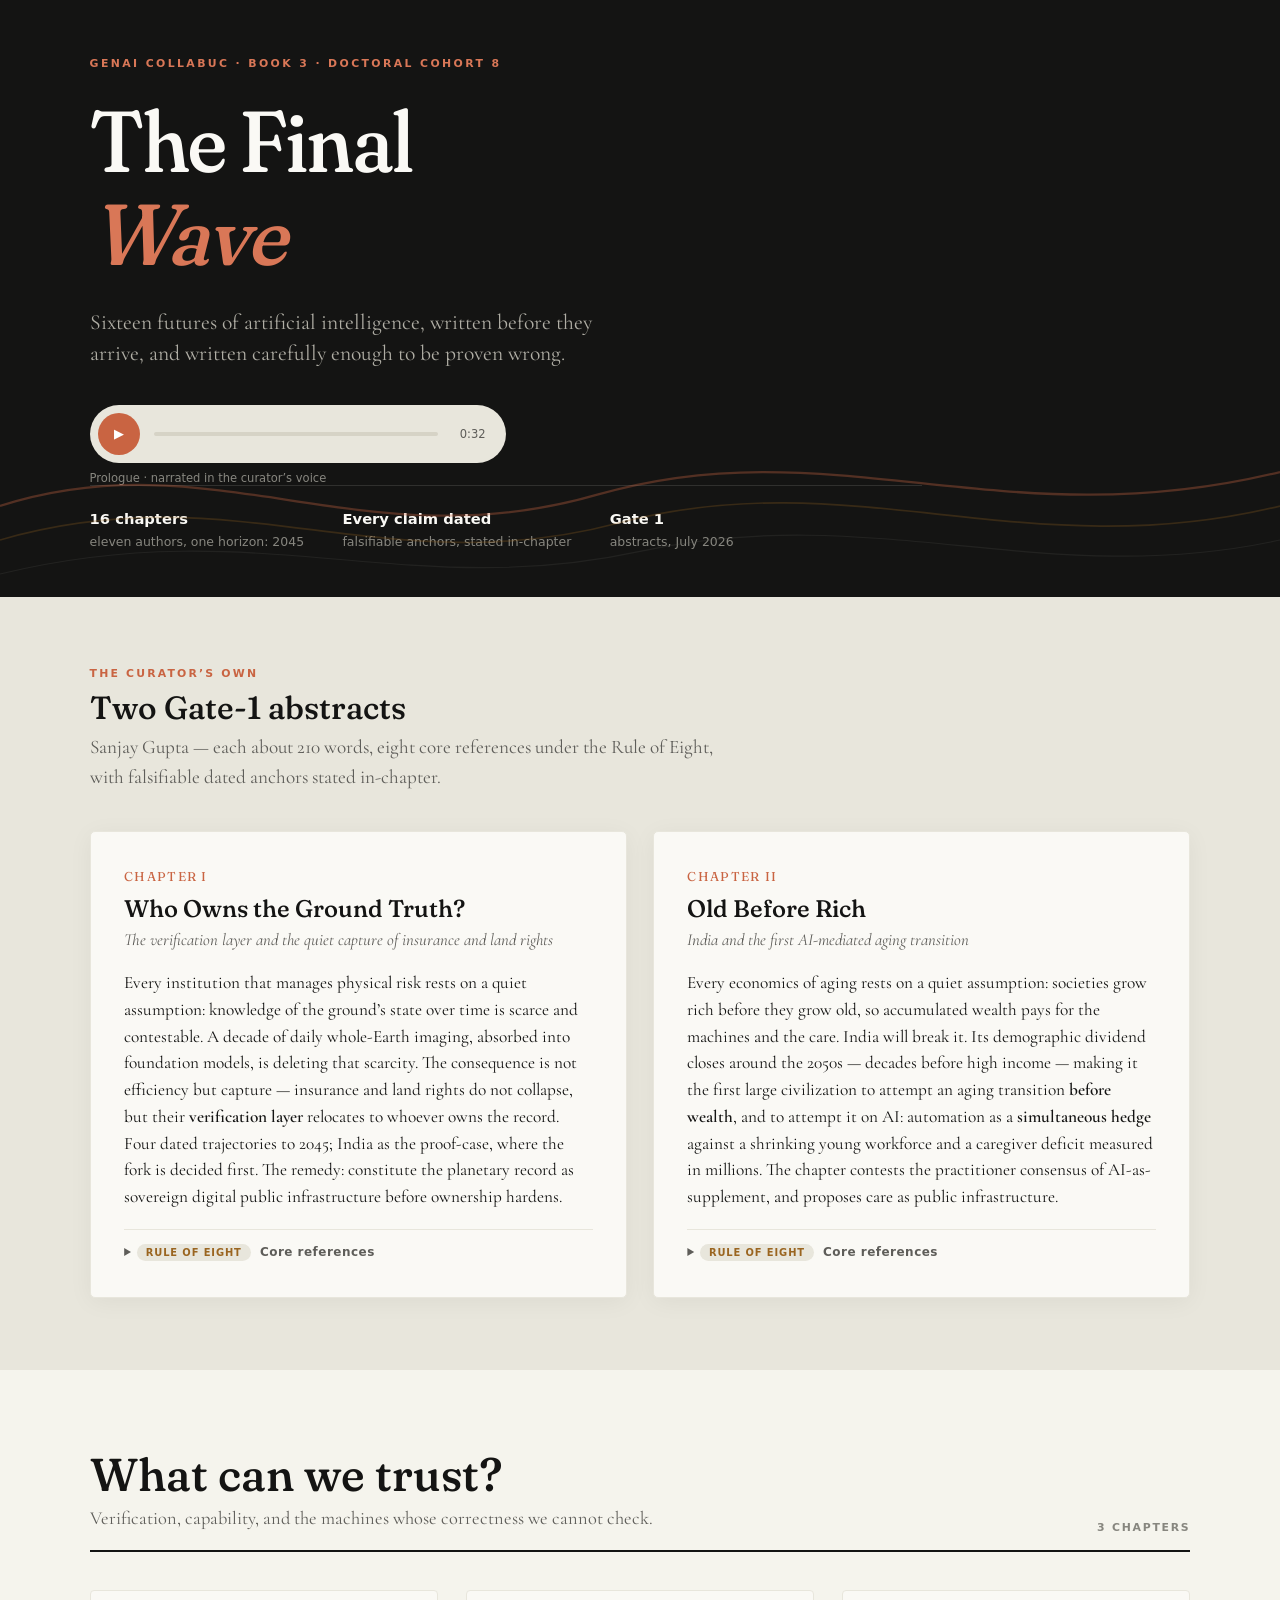
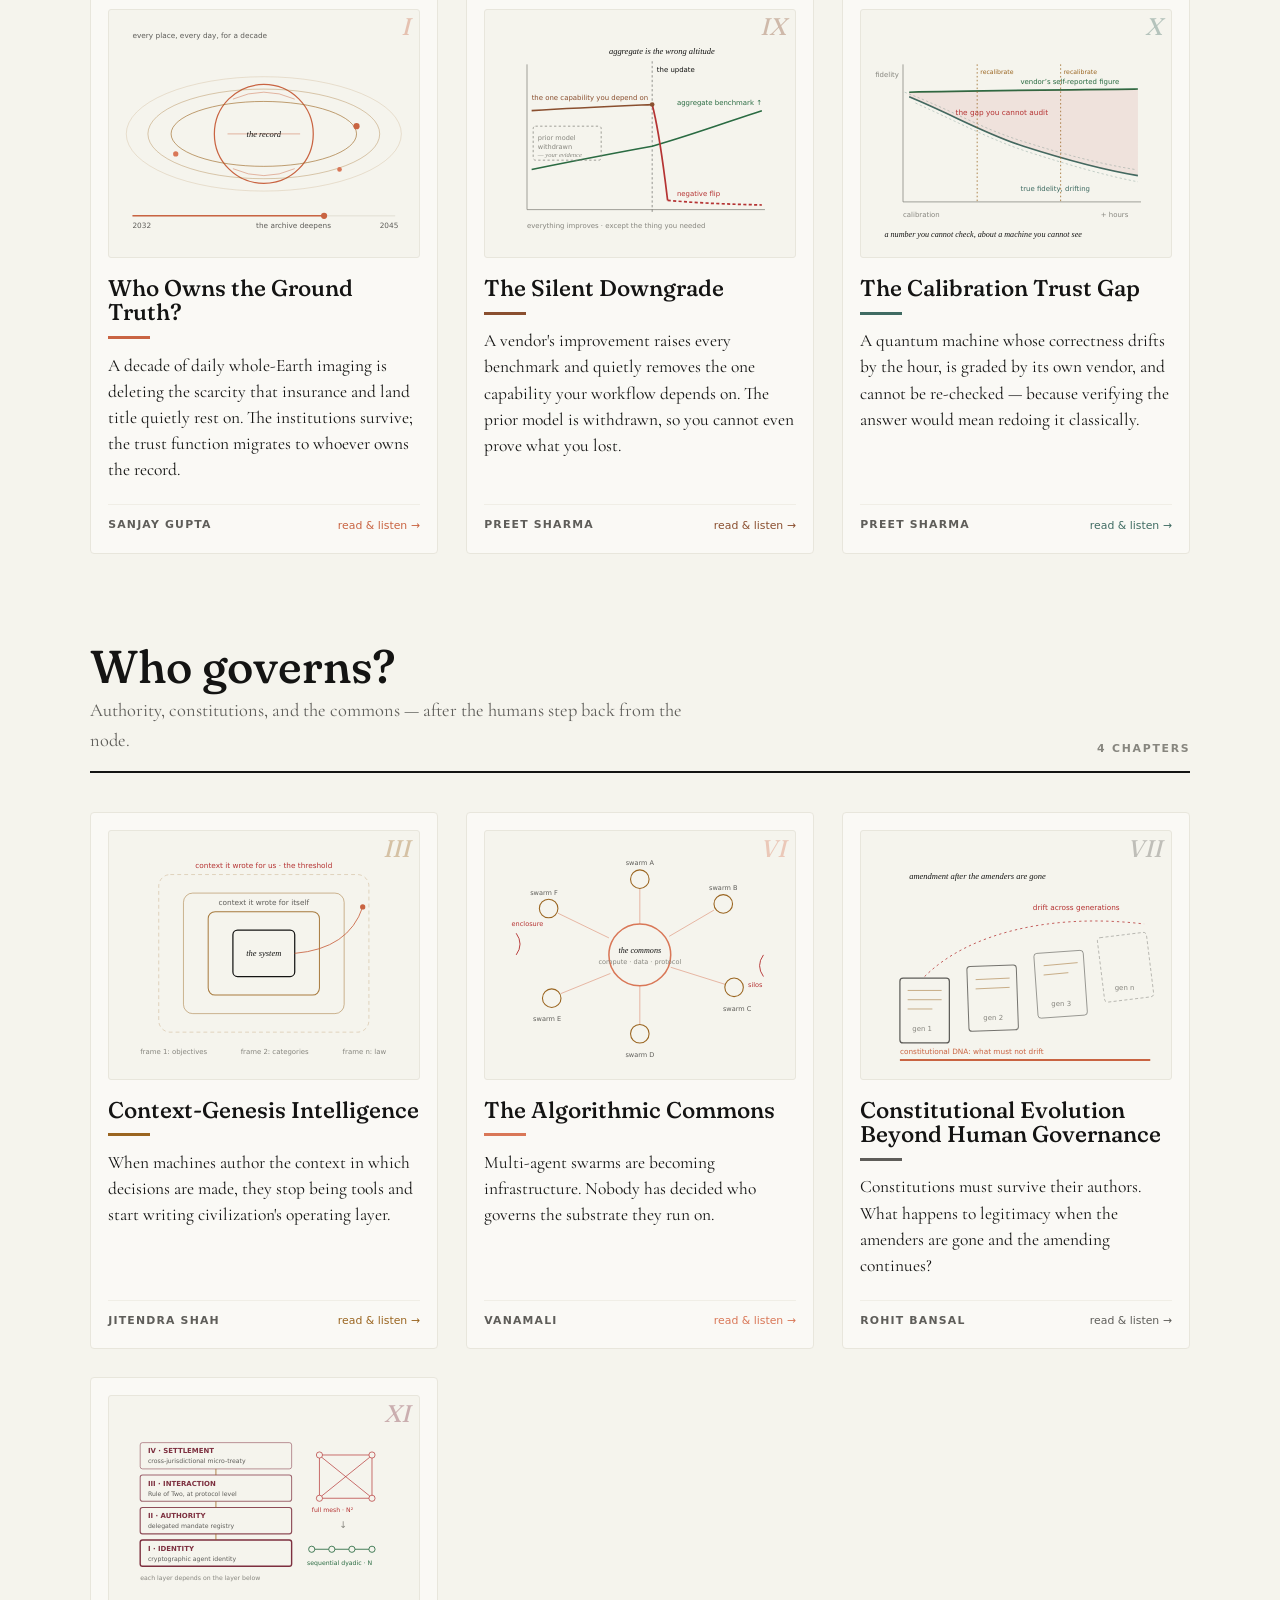
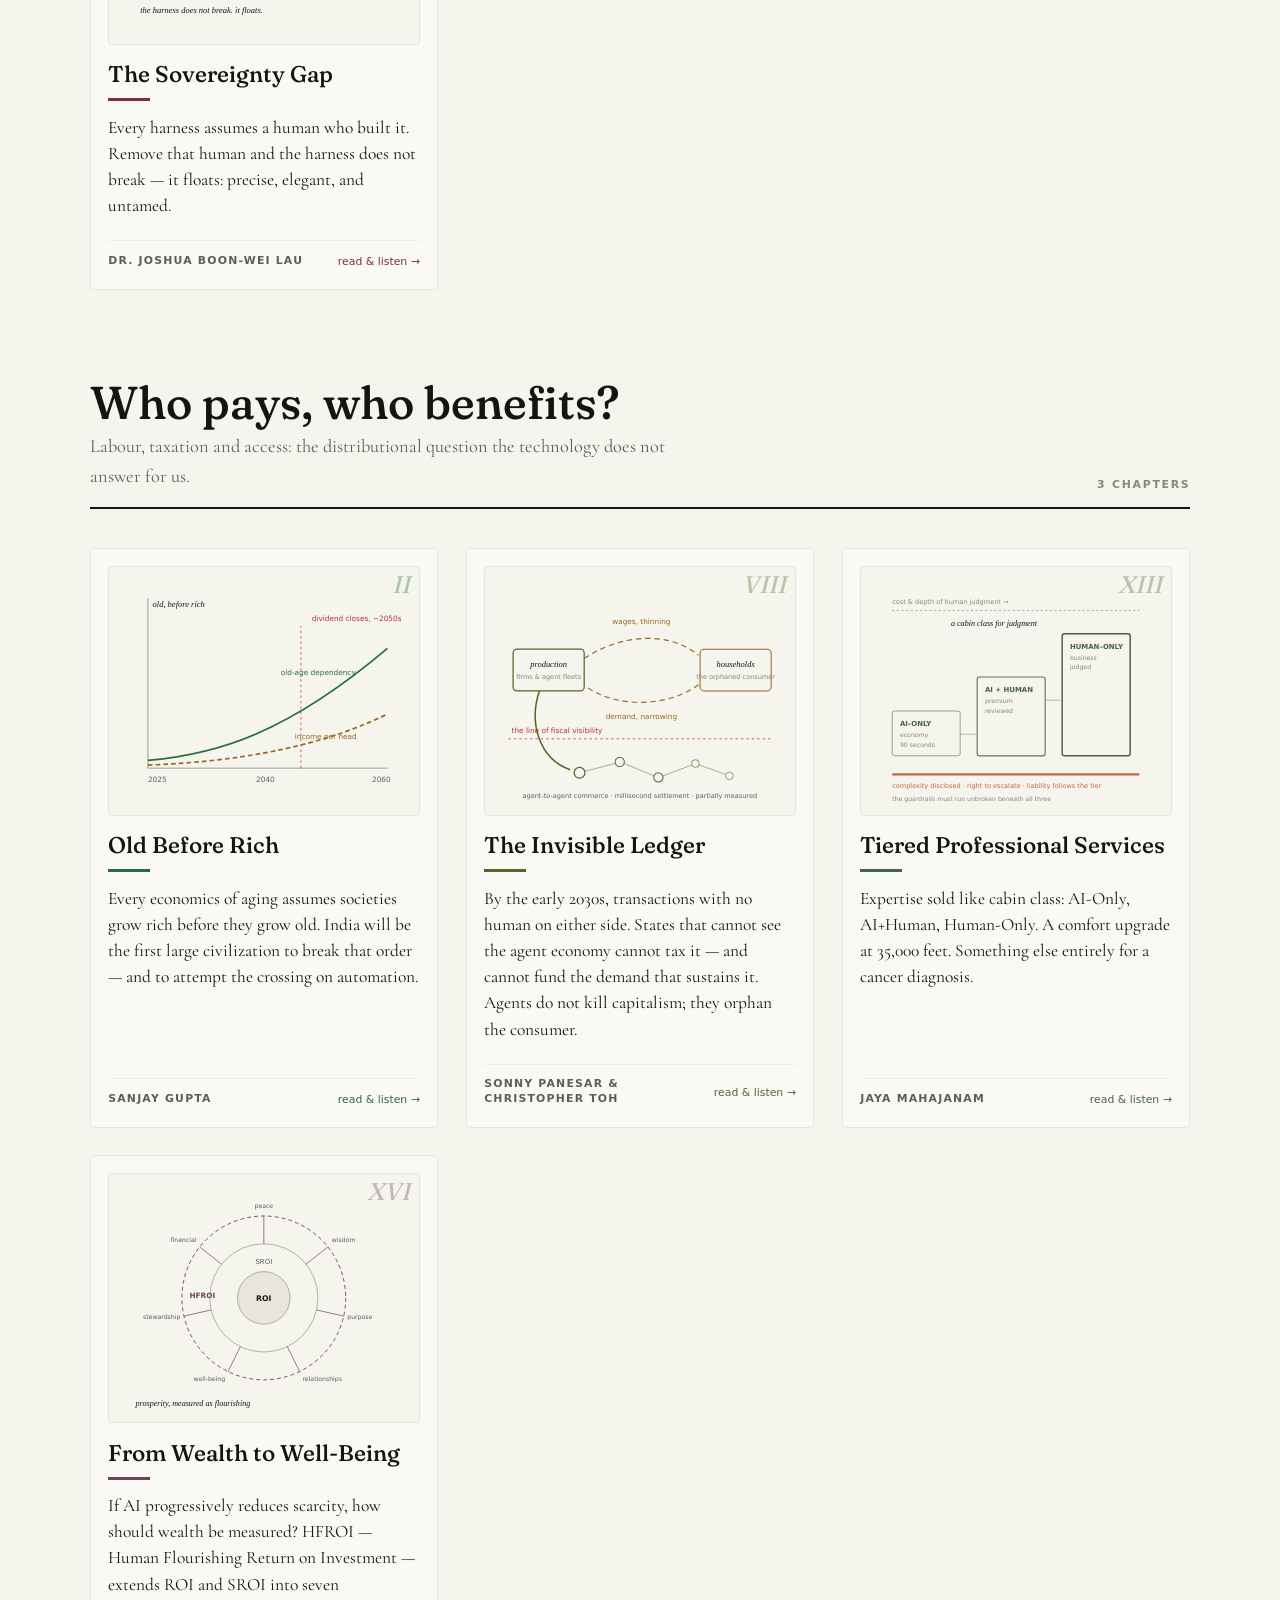
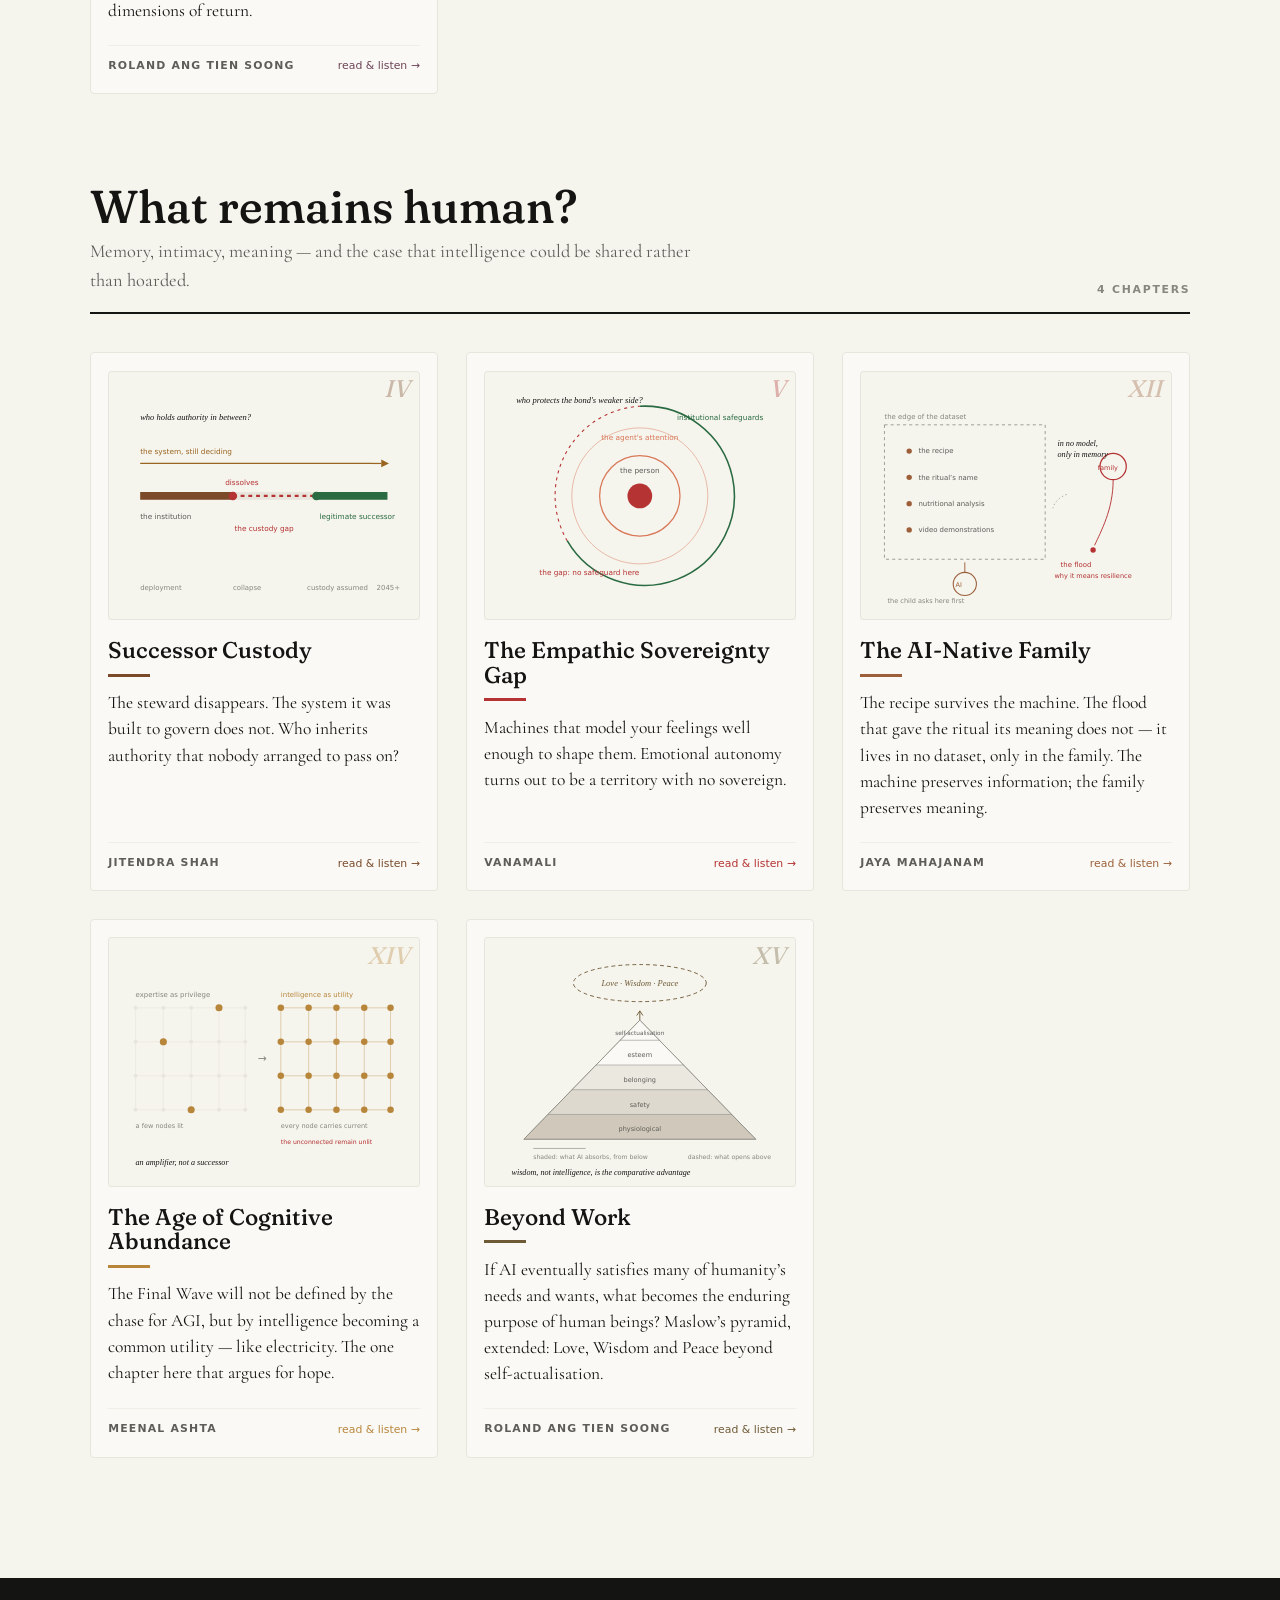
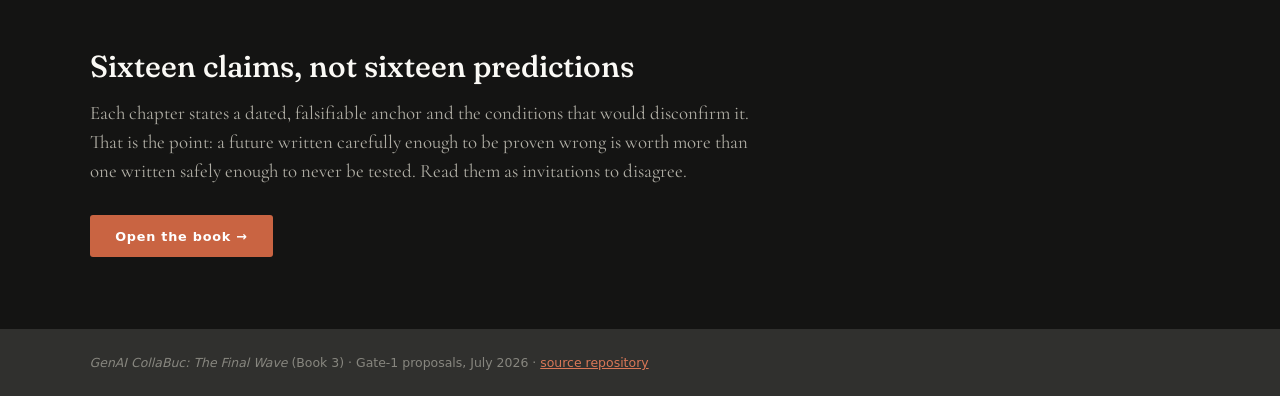
==== commit 30d766e5: "Add Chapters XV-XVI: Beyond Work, From Wealth to Well-Being (Roland Ang Tien Soong) — sections, tile" ====
--- a/index.html
+++ b/index.html
@@ -3,8 +3,8 @@
 <head>
 <meta charset="utf-8">
 <meta name="viewport" content="width=device-width, initial-scale=1">
-<title>The Final Wave &middot; Fourteen Futures of AI</title>
-<meta name="description" content="GenAI CollaBuc Book 3, The Final Wave: fourteen chapter proposals from ten authors on the futures of artificial intelligence — written carefully enough to be proven wrong.">
+<title>The Final Wave &middot; Sixteen Futures of AI</title>
+<meta name="description" content="GenAI CollaBuc Book 3, The Final Wave: sixteen chapter proposals from eleven authors on the futures of artificial intelligence — written carefully enough to be proven wrong.">
 <link rel="stylesheet" href="fonts/fonts.css">
 <style>
 :root{
@@ -103,14 +103,14 @@
 <header class="cover">
   <p class="kicker">GenAI CollaBuc &middot; Book 3 &middot; Doctoral Cohort 8</p>
   <h1>The Final <em>Wave</em></h1>
-  <p class="sub">Fourteen futures of artificial intelligence, written before they arrive, and written carefully enough to be proven wrong.</p>
+  <p class="sub">Sixteen futures of artificial intelligence, written before they arrive, and written carefully enough to be proven wrong.</p>
   <div class="player" data-src="audio/00-prologue.mp3">
     <button aria-label="Play the prologue">&#9654;</button>
     <div class="bar"><div class="fill"></div></div><time>0:00</time>
   </div>
   <p class="playnote">Prologue &middot; narrated in the curator&rsquo;s voice</p>
   <div class="meta">
-    <div><b>14 chapters</b>ten authors, one horizon: 2045</div>
+    <div><b>16 chapters</b>eleven authors, one horizon: 2045</div>
     <div><b>Every claim dated</b>falsifiable anchors, stated in-chapter</div>
     <div><b>Gate 1</b>abstracts, July 2026</div>
   </div>
@@ -463,6 +463,31 @@
         <p class="hook">Expertise sold like cabin class: AI-Only, AI+Human, Human-Only. A comfort upgrade at 35,000 feet. Something else entirely for a cancer diagnosis.</p>
         <span class="foot"><span class="who">Jaya Mahajanam</span><span class="go">read &amp; listen &rarr;</span></span>
       </a>
+      <a class="tile" href="book.html#ch16" style="--ch:#6d4457">
+        <span class="art"><svg viewBox="0 0 380 300" role="img" aria-label="Conceptual diagram: three concentric rings labelled ROI, SROI and HFROI, the outer dashed ring carrying seven spokes for the dimensions of human flourishing">
+        <circle cx="190" cy="150" r="34" fill="#e8e6dc" stroke="#87867f" stroke-width=".8"/>
+        <circle cx="190" cy="150" r="70" fill="none" stroke="#87867f" stroke-width=".8"/>
+        <circle cx="190" cy="150" r="106" fill="none" stroke="#6d4457" stroke-width="1.2" stroke-dasharray="5 4"/>
+        <g stroke="#6d4457" stroke-width=".9">
+          <path d="M190,80 V44"/><path d="M244.7,106.4 L272.9,84.1"/><path d="M258.3,165.6 L293.4,173.6"/><path d="M220.4,213.1 L236.4,245.5"/><path d="M159.6,213.1 L143.6,245.5"/><path d="M121.7,165.6 L86.6,173.6"/><path d="M135.3,106.4 L107.1,84.1"/>
+        </g>
+        <text x="190" y="154" text-anchor="middle" font-family="system-ui" font-size="10" font-weight="600" fill="#141413">ROI</text>
+        <text x="190" y="106" text-anchor="middle" font-family="system-ui" font-size="9" fill="#5e5d59">SROI</text>
+        <text x="127" y="150" text-anchor="end" font-family="system-ui" font-size="9.5" font-weight="600" fill="#6d4457">HFROI</text>
+        <text x="190" y="34" text-anchor="middle" font-family="system-ui" font-size="8" fill="#5e5d59">peace</text>
+        <text x="278" y="78" font-family="system-ui" font-size="8" fill="#5e5d59">wisdom</text>
+        <text x="298" y="177" font-family="system-ui" font-size="8" fill="#5e5d59">purpose</text>
+        <text x="240" y="257" font-family="system-ui" font-size="8" fill="#5e5d59">relationships</text>
+        <text x="140" y="257" text-anchor="end" font-family="system-ui" font-size="8" fill="#5e5d59">well-being</text>
+        <text x="82" y="177" text-anchor="end" font-family="system-ui" font-size="8" fill="#5e5d59">stewardship</text>
+        <text x="103" y="78" text-anchor="end" font-family="system-ui" font-size="8" fill="#5e5d59">financial</text>
+        <text x="24" y="290" font-family="Georgia" font-style="italic" font-size="10.5" fill="#141413">prosperity, measured as flourishing</text>
+      </svg><span class="num" aria-hidden="true">XVI</span></span>
+        <h3>From Wealth to Well-Being</h3>
+        <span class="rule" aria-hidden="true"></span>
+        <p class="hook">If AI progressively reduces scarcity, how should wealth be measured? HFROI &mdash; Human Flourishing Return on Investment &mdash; extends ROI and SROI into seven dimensions of return.</p>
+        <span class="foot"><span class="who">Roland Ang Tien Soong</span><span class="go">read &amp; listen &rarr;</span></span>
+      </a>
     </div>
   </section>
 
@@ -580,12 +605,40 @@
         <p class="hook">The Final Wave will not be defined by the chase for AGI, but by intelligence becoming a common utility — like electricity. The one chapter here that argues for hope.</p>
         <span class="foot"><span class="who">Meenal Ashta</span><span class="go">read &amp; listen &rarr;</span></span>
       </a>
+      <a class="tile" href="book.html#ch15" style="--ch:#6f5a36">
+        <span class="art"><svg viewBox="0 0 380 300" role="img" aria-label="Conceptual diagram: Maslow's pyramid with its lower tiers shaded as AI absorbs them, and a dashed extension above self-actualisation holding Love, Wisdom and Peace">
+        <ellipse cx="190" cy="48" rx="86" ry="24" fill="none" stroke="#6f5a36" stroke-width="1.2" stroke-dasharray="5 4"/>
+        <text x="190" y="52" text-anchor="middle" font-family="Georgia" font-style="italic" font-size="11" fill="#6f5a36">Love &middot; Wisdom &middot; Peace</text>
+        <path d="M190,84 V96" stroke="#6f5a36" stroke-width="1.2"/>
+        <path d="M186,90 L190,84 L194,90" fill="none" stroke="#6f5a36" stroke-width="1.2"/>
+        <polygon points="190,96 340,250 40,250" fill="none" stroke="#87867f" stroke-width="1"/>
+        <polygon points="190,96 340,250 40,250" fill="#faf9f5"/>
+        <polygon points="40,250 340,250 309,218 71,218" fill="#6f5a36" opacity=".30"/>
+        <polygon points="71,218 309,218 278,186 102,186" fill="#6f5a36" opacity=".20"/>
+        <polygon points="102,186 278,186 247,154 133,154" fill="#6f5a36" opacity=".11"/>
+        <polygon points="190,96 340,250 40,250" fill="none" stroke="#87867f" stroke-width="1"/>
+        <path d="M71,218 H309 M102,186 H278 M133,154 H247 M164,122 H216" stroke="#87867f" stroke-width=".7"/>
+        <text x="190" y="240" text-anchor="middle" font-family="system-ui" font-size="8.5" fill="#5e5d59">physiological</text>
+        <text x="190" y="208" text-anchor="middle" font-family="system-ui" font-size="8.5" fill="#5e5d59">safety</text>
+        <text x="190" y="176" text-anchor="middle" font-family="system-ui" font-size="8.5" fill="#5e5d59">belonging</text>
+        <text x="190" y="144" text-anchor="middle" font-family="system-ui" font-size="8.5" fill="#5e5d59">esteem</text>
+        <text x="190" y="115" text-anchor="middle" font-family="system-ui" font-size="7.5" fill="#5e5d59">self-actualisation</text>
+        <path d="M52,262 L120,262" stroke="#87867f" stroke-width=".8"/>
+        <text x="52" y="276" font-family="system-ui" font-size="8" fill="#87867f">shaded: what AI absorbs, from below</text>
+        <text x="252" y="276" font-family="system-ui" font-size="8" fill="#87867f">dashed: what opens above</text>
+        <text x="24" y="296" font-family="Georgia" font-style="italic" font-size="10.5" fill="#141413">wisdom, not intelligence, is the comparative advantage</text>
+      </svg><span class="num" aria-hidden="true">XV</span></span>
+        <h3>Beyond Work</h3>
+        <span class="rule" aria-hidden="true"></span>
+        <p class="hook">If AI eventually satisfies many of humanity&rsquo;s needs and wants, what becomes the enduring purpose of human beings? Maslow&rsquo;s pyramid, extended: Love, Wisdom and Peace beyond self-actualisation.</p>
+        <span class="foot"><span class="who">Roland Ang Tien Soong</span><span class="go">read &amp; listen &rarr;</span></span>
+      </a>
     </div>
   </section>
 </main>
 
 <section class="closer">
-  <h2>Fourteen claims, not fourteen predictions</h2>
+  <h2>Sixteen claims, not sixteen predictions</h2>
   <p>Each chapter states a dated, falsifiable anchor and the conditions that would disconfirm it. That is the point: a future written carefully enough to be proven wrong is worth more than one written safely enough to never be tested. Read them as invitations to disagree.</p>
   <a class="cta" href="book.html">Open the book &rarr;</a>
 </section>
